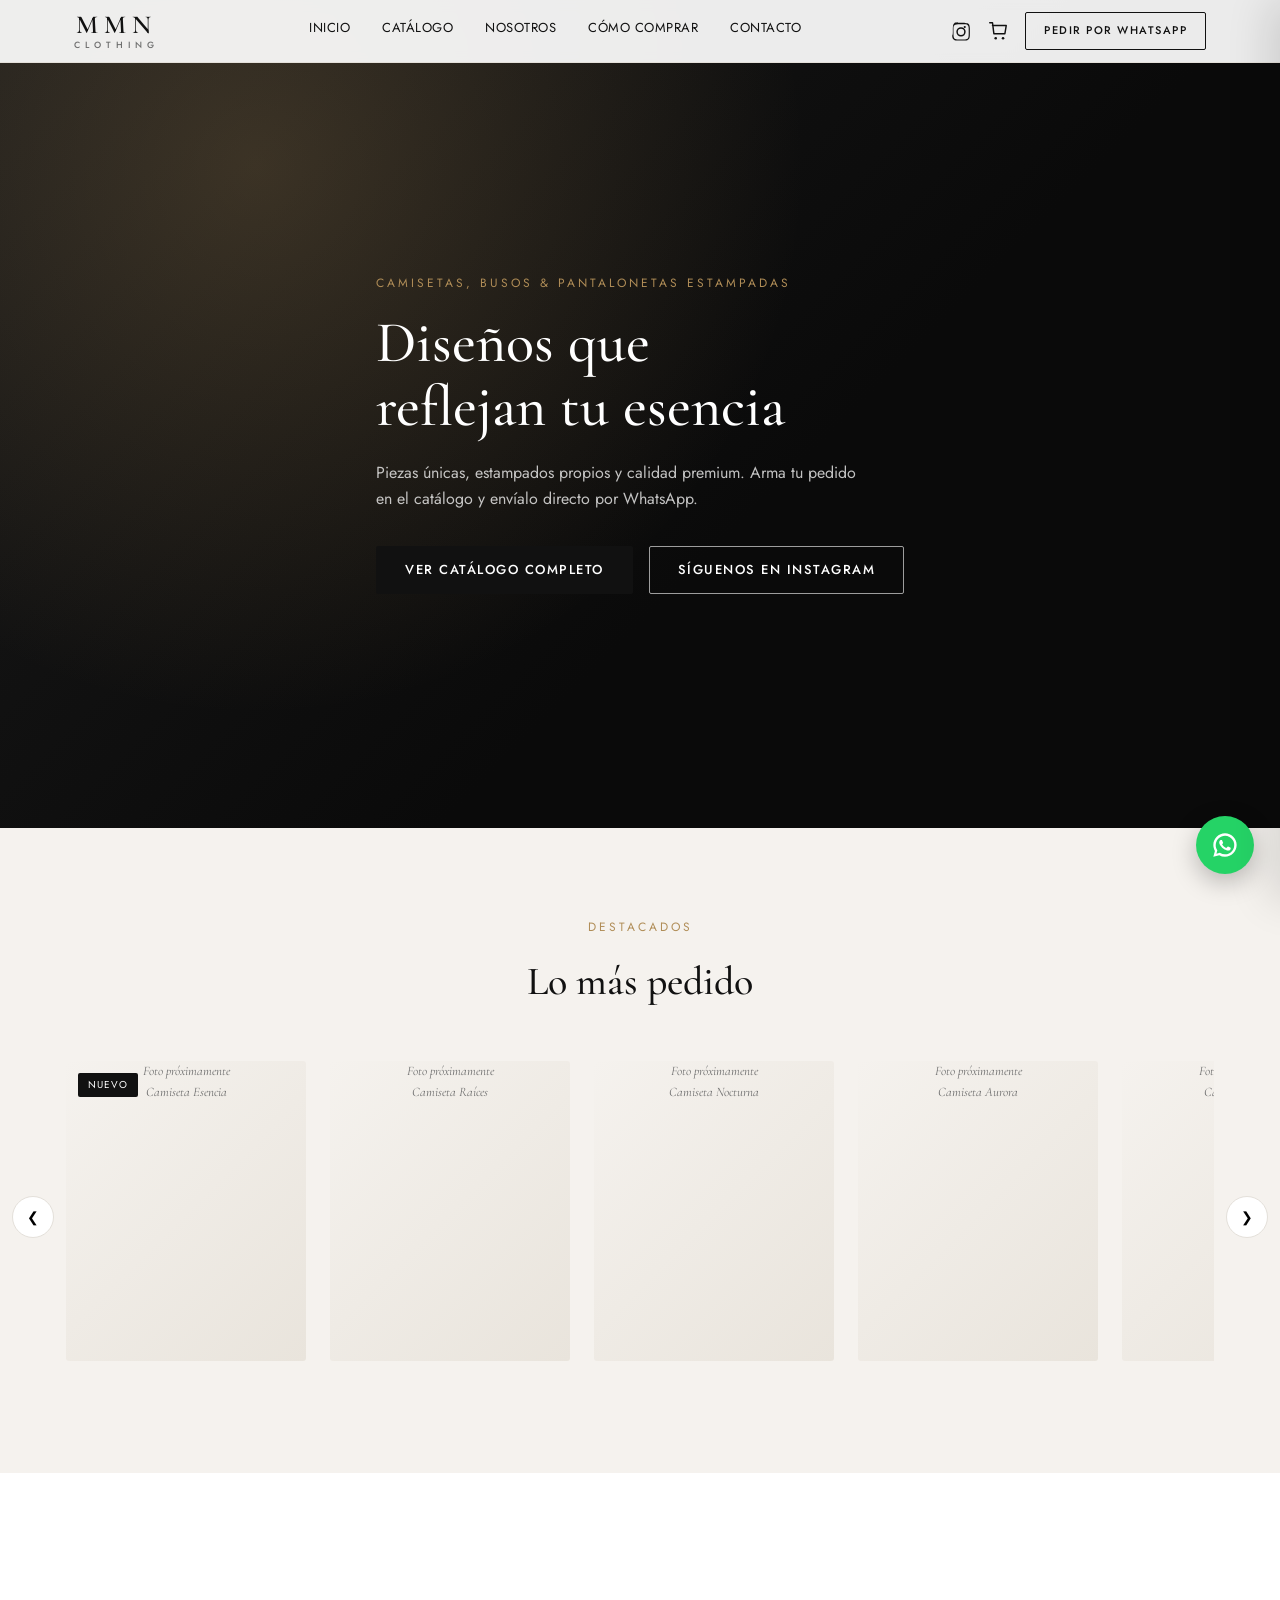
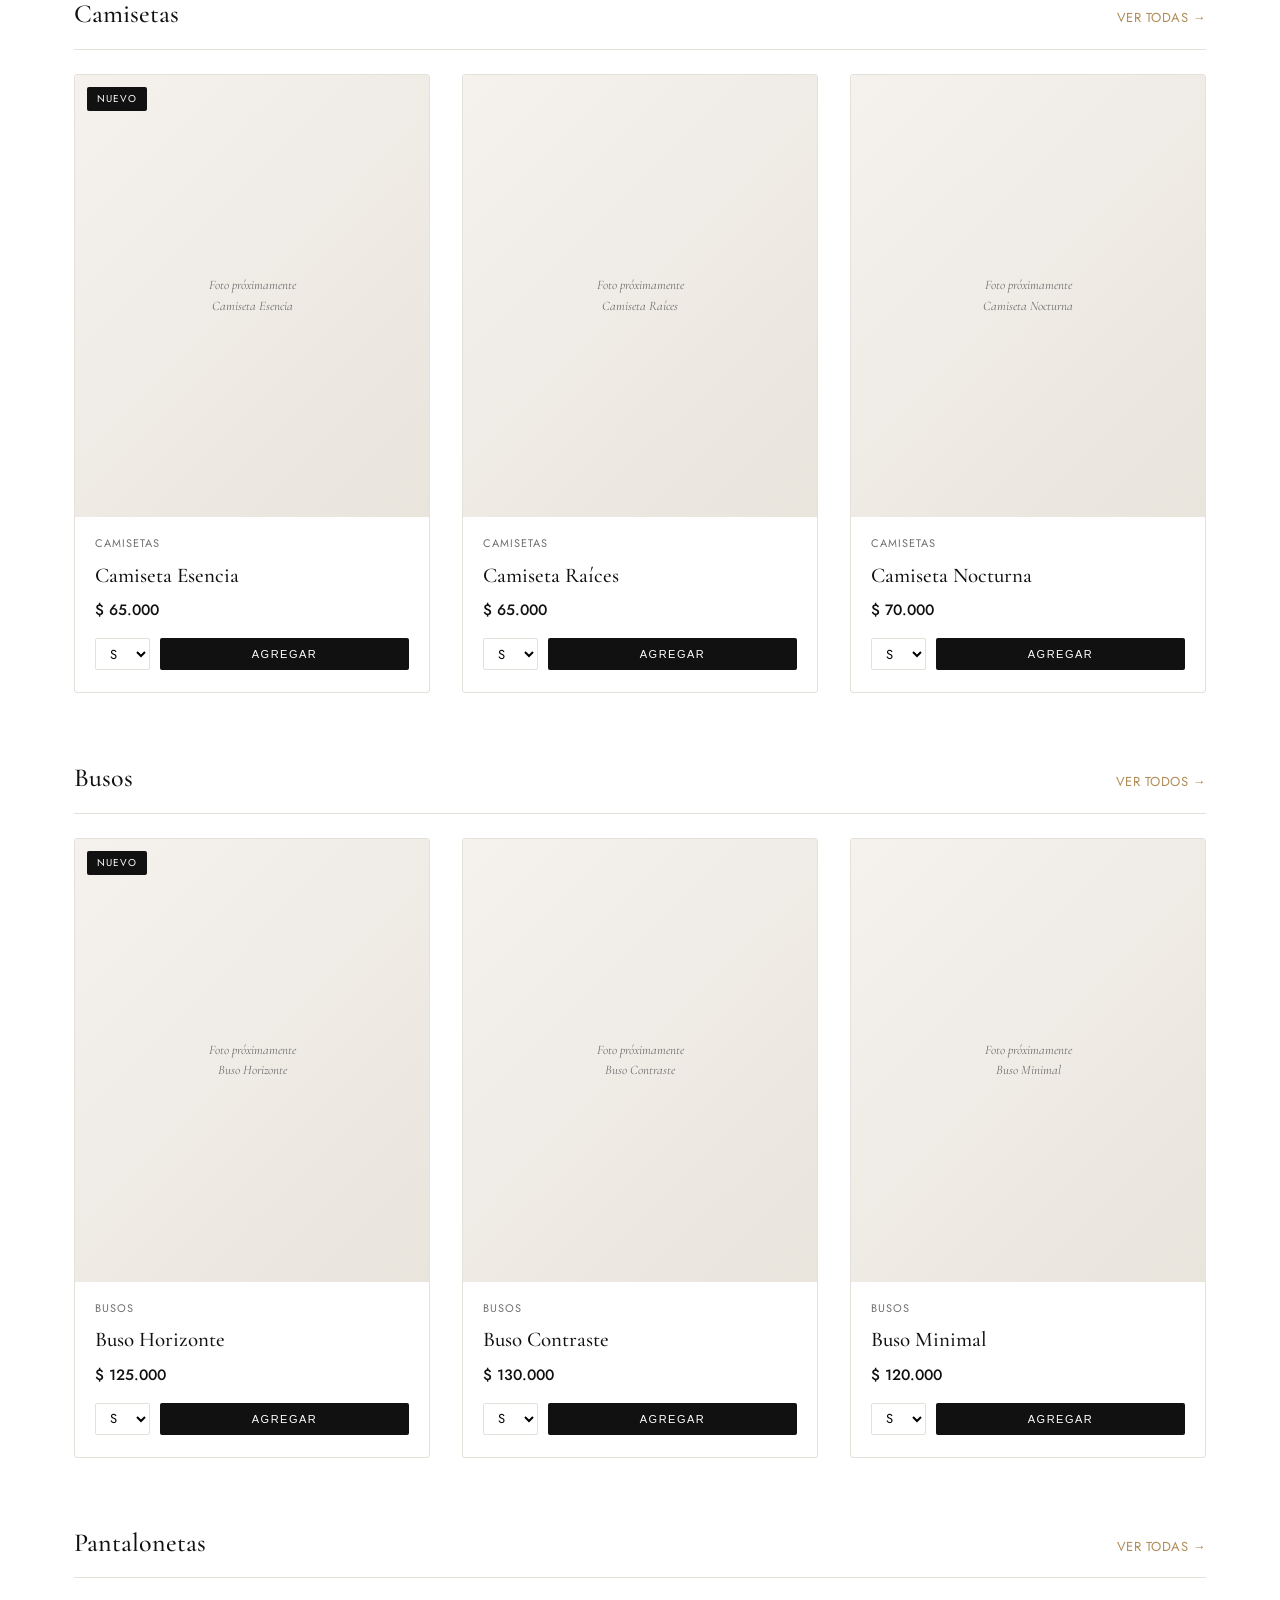
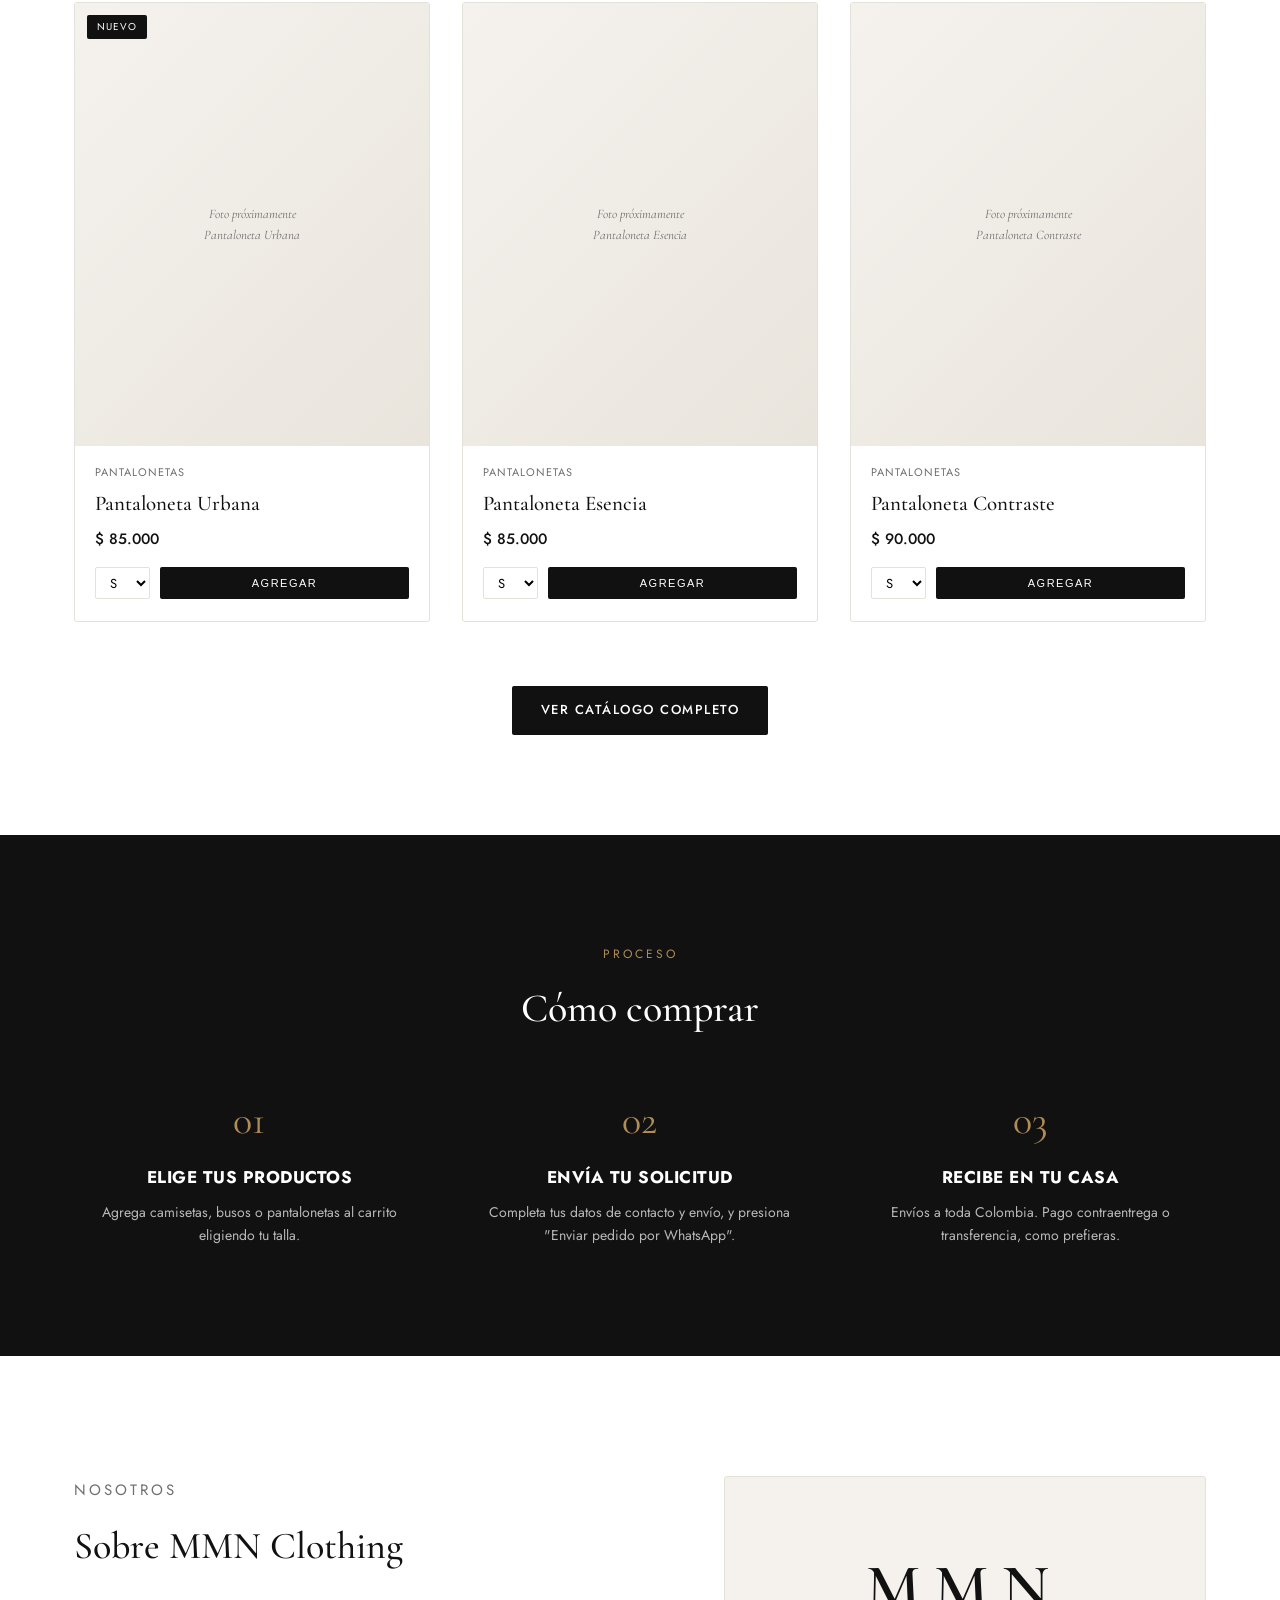
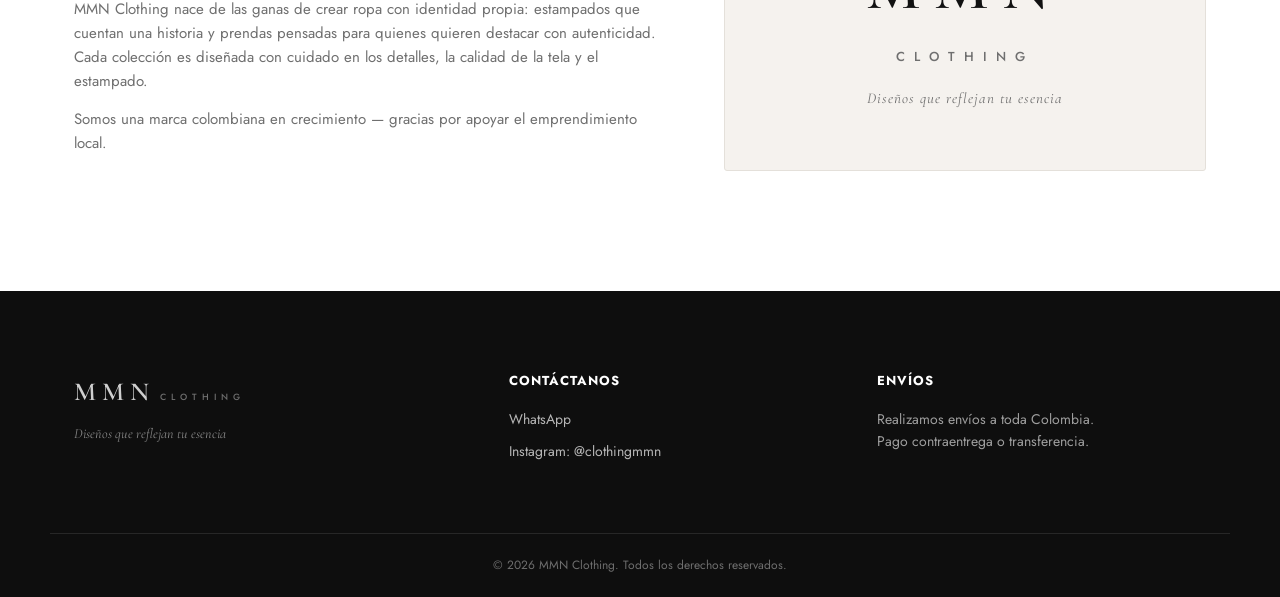
==== index.html @ 95ad1051 "Initial commit: MMN Clothing landing page Landing page with product slider, category previews, full " ====
<!DOCTYPE html>
<html lang="es">
<head>
<meta charset="UTF-8">
<meta name="viewport" content="width=device-width, initial-scale=1.0">
<title>MMN Clothing — Diseños que reflejan tu esencia</title>
<meta name="description" content="MMN Clothing: camisetas, busos y pantalonetas estampadas con diseños únicos. Arma tu pedido y compra por WhatsApp.">
<link rel="preconnect" href="https://fonts.googleapis.com">
<link rel="preconnect" href="https://fonts.gstatic.com" crossorigin>
<link href="https://fonts.googleapis.com/css2?family=Cormorant+Garamond:wght@400;500;600&family=Jost:wght@300;400;500;600&display=swap" rel="stylesheet">
<link rel="stylesheet" href="css/styles.css">
</head>
<body>

<!-- HEADER -->
<header class="header" id="header">
  <div class="container header__inner">
    <a href="index.html" class="logo">
      <span class="logo__main">MMN</span>
      <span class="logo__sub">CLOTHING</span>
    </a>

    <nav class="nav" id="nav">
      <a href="index.html" class="nav__link">Inicio</a>
      <a href="catalogo.html" class="nav__link">Catálogo</a>
      <a href="#nosotros" class="nav__link">Nosotros</a>
      <a href="#como-comprar" class="nav__link">Cómo comprar</a>
      <a href="#contacto" class="nav__link">Contacto</a>
    </nav>

    <div class="header__actions">
      <a href="https://www.instagram.com/clothingmmn" target="_blank" rel="noopener" class="icon-link" aria-label="Instagram MMN Clothing">
        <svg width="20" height="20" viewBox="0 0 24 24" fill="none"><path d="M12 2.2c3.2 0 3.6 0 4.9.07 1.2.06 2.2.27 2.7.46.6.24 1.06.53 1.53 1 .46.47.75.93.99 1.53.2.5.4 1.5.46 2.7.07 1.3.07 1.7.07 4.9s0 3.6-.07 4.9c-.06 1.2-.27 2.2-.46 2.7-.24.6-.53 1.06-1 1.53-.47.46-.93.75-1.53.99-.5.2-1.5.4-2.7.46-1.3.07-1.7.07-4.9.07s-3.6 0-4.9-.07c-1.2-.06-2.2-.27-2.7-.46a4.6 4.6 0 0 1-1.53-1 4.6 4.6 0 0 1-.99-1.53c-.2-.5-.4-1.5-.46-2.7C2.2 15.6 2.2 15.2 2.2 12s0-3.6.07-4.9c.06-1.2.27-2.2.46-2.7.24-.6.53-1.06 1-1.53.47-.46.93-.75 1.53-.99.5-.2 1.5-.4 2.7-.46C8.4 2.2 8.8 2.2 12 2.2Zm0 1.8c-3.15 0-3.52 0-4.76.07-1.02.05-1.58.22-1.95.36-.49.19-.84.42-1.2.78-.36.36-.59.71-.78 1.2-.14.37-.31.93-.36 1.95C3.01 9.48 3 9.85 3 13s0 3.52.07 4.76c.05 1.02.22 1.58.36 1.95.19.49.42.84.78 1.2.36.36.71.59 1.2.78.37.14.93.31 1.95.36 1.24.06 1.61.07 4.76.07s3.52 0 4.76-.07c1.02-.05 1.58-.22 1.95-.36.49-.19.84-.42 1.2-.78.36-.36.59-.71.78-1.2.14-.37.31-.93.36-1.95.06-1.24.07-1.61.07-4.76s0-3.52-.07-4.76c-.05-1.02-.22-1.58-.36-1.95a3.2 3.2 0 0 0-.78-1.2 3.2 3.2 0 0 0-1.2-.78c-.37-.14-.93-.31-1.95-.36C15.52 4 15.15 4 12 4Zm0 3.4A5.6 5.6 0 1 1 12 18.6 5.6 5.6 0 0 1 12 7.4Zm0 1.8a3.8 3.8 0 1 0 0 7.6 3.8 3.8 0 0 0 0-7.6Zm5.8-1.99a1.3 1.3 0 1 1-2.6 0 1.3 1.3 0 0 1 2.6 0Z" fill="currentColor"/></svg>
      </a>
      <button class="icon-link cart-toggle" id="cartToggle" aria-label="Ver carrito">
        <svg width="22" height="22" viewBox="0 0 24 24" fill="none"><path d="M6 6h15l-1.5 9h-12L6 3H3" stroke="currentColor" stroke-width="1.6" stroke-linecap="round" stroke-linejoin="round"/><circle cx="9.5" cy="20" r="1.4" fill="currentColor"/><circle cx="17.5" cy="20" r="1.4" fill="currentColor"/></svg>
        <span class="cart-badge" id="cartBadge">0</span>
      </button>
      <a href="#" class="btn btn--outline btn--sm whatsapp-cta" data-whatsapp-message="Hola MMN Clothing, quiero hacer un pedido ✨">
        Pedir por WhatsApp
      </a>
      <button class="nav__toggle" id="navToggle" aria-label="Abrir menú">
        <span></span><span></span><span></span>
      </button>
    </div>
  </div>
</header>

<!-- HERO -->
<section class="hero" id="inicio">
  <div class="hero__bg"></div>
  <div class="container hero__content">
    <p class="hero__eyebrow">Camisetas, busos &amp; pantalonetas estampadas</p>
    <h1 class="hero__title">Diseños que<br>reflejan tu esencia</h1>
    <p class="hero__text">Piezas únicas, estampados propios y calidad premium.
      Arma tu pedido en el catálogo y envíalo directo por WhatsApp.</p>
    <div class="hero__actions">
      <a href="catalogo.html" class="btn btn--primary">Ver catálogo completo</a>
      <a href="https://www.instagram.com/clothingmmn" target="_blank" rel="noopener" class="btn btn--ghost">Síguenos en Instagram</a>
    </div>
  </div>
</section>

<!-- SLIDER DE DESTACADOS -->
<section class="slider-section">
  <div class="container">
    <div class="section-head">
      <p class="eyebrow">Destacados</p>
      <h2>Lo más pedido</h2>
    </div>
  </div>
  <div class="slider__viewport">
    <button class="slider__arrow slider__arrow--prev" id="sliderPrev" aria-label="Anterior">&#10094;</button>
    <div class="slider__track" id="sliderTrack"></div>
    <button class="slider__arrow slider__arrow--next" id="sliderNext" aria-label="Siguiente">&#10095;</button>
  </div>
</section>

<!-- VISTA PREVIA POR CATEGORÍA -->
<section class="catalog" id="catalogo">
  <div class="container">

    <div class="category-preview">
      <div class="category-preview__head">
        <h3>Camisetas</h3>
        <a href="catalogo.html?cat=camiseta" class="link-arrow">Ver todas &rarr;</a>
      </div>
      <div class="catalog__grid" id="preview-camiseta"></div>
    </div>

    <div class="category-preview">
      <div class="category-preview__head">
        <h3>Busos</h3>
        <a href="catalogo.html?cat=buso" class="link-arrow">Ver todos &rarr;</a>
      </div>
      <div class="catalog__grid" id="preview-buso"></div>
    </div>

    <div class="category-preview">
      <div class="category-preview__head">
        <h3>Pantalonetas</h3>
        <a href="catalogo.html?cat=pantaloneta" class="link-arrow">Ver todas &rarr;</a>
      </div>
      <div class="catalog__grid" id="preview-pantaloneta"></div>
    </div>

    <div class="category-preview__cta">
      <a href="catalogo.html" class="btn btn--primary">Ver catálogo completo</a>
    </div>
  </div>
</section>

<!-- COMO COMPRAR -->
<section class="steps" id="como-comprar">
  <div class="container">
    <div class="section-head section-head--light">
      <p class="eyebrow">Proceso</p>
      <h2>Cómo comprar</h2>
    </div>
    <div class="steps__grid">
      <div class="step">
        <span class="step__number">01</span>
        <h3>Elige tus productos</h3>
        <p>Agrega camisetas, busos o pantalonetas al carrito eligiendo tu talla.</p>
      </div>
      <div class="step">
        <span class="step__number">02</span>
        <h3>Envía tu solicitud</h3>
        <p>Completa tus datos de contacto y envío, y presiona "Enviar pedido por WhatsApp".</p>
      </div>
      <div class="step">
        <span class="step__number">03</span>
        <h3>Recibe en tu casa</h3>
        <p>Envíos a toda Colombia. Pago contraentrega o transferencia, como prefieras.</p>
      </div>
    </div>
  </div>
</section>

<!-- NOSOTROS -->
<section class="about" id="nosotros">
  <div class="container about__inner">
    <div class="about__text">
      <p class="eyebrow">Nosotros</p>
      <h2>Sobre MMN Clothing</h2>
      <p>MMN Clothing nace de las ganas de crear ropa con identidad propia: estampados
        que cuentan una historia y prendas pensadas para quienes quieren destacar con
        autenticidad. Cada colección es diseñada con cuidado en los detalles, la calidad
        de la tela y el estampado.</p>
      <p>Somos una marca colombiana en crecimiento — gracias por apoyar el emprendimiento local.</p>
    </div>
    <div class="about__logo">
      <span class="logo__main logo__main--xl">MMN</span>
      <span class="logo__sub logo__sub--lg">CLOTHING</span>
      <span class="logo__tagline">Diseños que reflejan tu esencia</span>
    </div>
  </div>
</section>

<!-- CONTACTO / FOOTER -->
<footer class="footer" id="contacto">
  <div class="container footer__inner">
    <div class="footer__brand">
      <span class="logo__main">MMN</span>
      <span class="logo__sub">CLOTHING</span>
      <p>Diseños que reflejan tu esencia</p>
    </div>

    <div class="footer__contact">
      <h4>Contáctanos</h4>
      <a href="#" class="footer__link whatsapp-cta" data-whatsapp-message="Hola MMN Clothing, tengo una pregunta">WhatsApp</a>
      <a href="https://www.instagram.com/clothingmmn" target="_blank" rel="noopener" class="footer__link">Instagram: @clothingmmn</a>
    </div>

    <div class="footer__note">
      <h4>Envíos</h4>
      <p>Realizamos envíos a toda Colombia.<br>Pago contraentrega o transferencia.</p>
    </div>
  </div>
  <div class="footer__bottom">
    <p>&copy; <span id="year"></span> MMN Clothing. Todos los derechos reservados.</p>
  </div>
</footer>

<!-- Botón flotante de WhatsApp -->
<a href="#" class="whatsapp-float whatsapp-cta" data-whatsapp-message="Hola MMN Clothing, quiero hacer un pedido ✨" aria-label="Escribir por WhatsApp">
  <svg width="28" height="28" viewBox="0 0 24 24" fill="none"><path d="M12 2C6.48 2 2 6.48 2 12c0 1.85.5 3.58 1.35 5.07L2 22l5.06-1.32A9.94 9.94 0 0 0 12 22c5.52 0 10-4.48 10-10S17.52 2 12 2Zm0 18a7.9 7.9 0 0 1-4.06-1.12l-.29-.17-3.01.78.8-2.93-.19-.3A7.93 7.93 0 1 1 12 20Zm4.4-5.9c-.24-.12-1.43-.7-1.65-.79-.22-.08-.38-.12-.55.12-.16.24-.63.79-.77.95-.14.16-.28.18-.52.06-.24-.12-1.02-.38-1.94-1.2-.72-.64-1.2-1.43-1.34-1.67-.14-.24-.02-.37.11-.49.11-.11.24-.28.36-.42.12-.14.16-.24.24-.4.08-.16.04-.3-.02-.42-.06-.12-.55-1.32-.75-1.8-.2-.48-.4-.42-.55-.42h-.47c-.16 0-.42.06-.64.3-.22.24-.85.83-.85 2.02s.87 2.35.99 2.51c.12.16 1.71 2.62 4.15 3.67.58.25 1.03.4 1.38.51.58.18 1.11.16 1.53.1.47-.07 1.43-.58 1.63-1.15.2-.57.2-1.05.14-1.15-.06-.1-.22-.16-.46-.28Z" fill="currentColor"/></svg>
</a>

<!-- CARRITO -->
<div class="cart-overlay" id="cartOverlay"></div>
<aside class="cart-drawer" id="cartDrawer">
  <div class="cart-drawer__header">
    <h3>Tu carrito</h3>
    <button id="cartClose" class="cart-drawer__close" aria-label="Cerrar carrito">&times;</button>
  </div>
  <div class="cart-drawer__items" id="cartItems"></div>
  <div class="cart-drawer__footer">
    <div class="cart-drawer__total">
      <span>Total</span>
      <span id="cartTotal">$0</span>
    </div>
    <button class="btn btn--primary cart-drawer__checkout" id="cartCheckoutBtn">Enviar solicitud</button>
  </div>
</aside>

<!-- FORMULARIO DE PEDIDO -->
<div class="checkout-overlay" id="checkoutOverlay"></div>
<div class="checkout-modal" id="checkoutModal">
  <div class="checkout-modal__inner">
    <button id="checkoutClose" class="checkout-modal__close" aria-label="Cerrar formulario">&times;</button>
    <h3>Completa tus datos</h3>
    <p class="checkout-modal__text">Enviaremos tu pedido completo por WhatsApp, con todos los productos, tallas y tus datos de envío.</p>
    <form id="checkoutForm" class="checkout-form">
      <label>Nombre completo<input type="text" name="nombre" required></label>
      <label>Teléfono<input type="tel" name="telefono" required></label>
      <label>Ciudad<input type="text" name="ciudad" required></label>
      <label>Dirección de envío<input type="text" name="direccion" required></label>
      <label>Notas (opcional)<textarea name="notas" rows="2" placeholder="Color preferido, referencia de envío, etc."></textarea></label>
      <button type="submit" class="btn btn--primary">Enviar pedido por WhatsApp</button>
    </form>
  </div>
</div>

<script src="js/products.js"></script>
<script src="js/cart.js"></script>
<script src="js/main.js"></script>
</body>
</html>
---- css/styles.css ----
:root {
  --black: #111111;
  --white: #ffffff;
  --cream: #f5f2ee;
  --gray: #6f6f6f;
  --line: #e4e0da;
  --accent: #b08d57;
  --serif: 'Cormorant Garamond', serif;
  --sans: 'Jost', sans-serif;
}

* { margin: 0; padding: 0; box-sizing: border-box; }

html { scroll-behavior: smooth; }

body {
  font-family: var(--sans);
  color: var(--black);
  background: var(--white);
  line-height: 1.6;
}

.container {
  max-width: 1180px;
  margin: 0 auto;
  padding: 0 24px;
}

a { text-decoration: none; color: inherit; }
ul { list-style: none; }
img { max-width: 100%; display: block; }

/* Logo */
.logo { display: flex; flex-direction: column; align-items: center; line-height: 1; }
.logo__main {
  font-family: var(--serif);
  font-size: 26px;
  font-weight: 600;
  letter-spacing: 6px;
}
.logo__sub {
  font-family: var(--sans);
  font-size: 9px;
  font-weight: 500;
  letter-spacing: 5px;
  color: var(--gray);
  margin-top: 2px;
}
.logo__main--xl { font-size: 64px; letter-spacing: 14px; }
.logo__sub--lg { font-size: 13px; letter-spacing: 9px; margin-top: 8px; }
.logo__tagline {
  display: block;
  font-family: var(--serif);
  font-style: italic;
  font-size: 15px;
  color: var(--gray);
  margin-top: 18px;
  letter-spacing: 1px;
}

/* Buttons */
.btn {
  display: inline-block;
  padding: 13px 28px;
  font-size: 13px;
  letter-spacing: 1.5px;
  text-transform: uppercase;
  font-weight: 500;
  border: 1px solid transparent;
  border-radius: 2px;
  cursor: pointer;
  transition: all .25s ease;
  white-space: nowrap;
}
.btn--primary { background: var(--black); color: var(--white); }
.btn--primary:hover { background: var(--accent); }
.btn--outline { border-color: var(--black); color: var(--black); }
.btn--outline:hover { background: var(--black); color: var(--white); }
.btn--ghost { border-color: rgba(255,255,255,.6); color: var(--white); }
.btn--ghost:hover { background: var(--white); color: var(--black); }
.btn--sm { padding: 9px 18px; font-size: 11px; }

/* Header */
.header {
  position: fixed;
  top: 0; left: 0; right: 0;
  z-index: 100;
  background: rgba(255,255,255,.92);
  backdrop-filter: blur(6px);
  border-bottom: 1px solid var(--line);
}
.header__inner {
  display: flex;
  align-items: center;
  justify-content: space-between;
  padding-top: 12px;
  padding-bottom: 12px;
}
.nav { display: flex; gap: 32px; }
.nav__link {
  font-size: 13px;
  letter-spacing: .5px;
  text-transform: uppercase;
  position: relative;
  padding-bottom: 4px;
}
.nav__link::after {
  content: '';
  position: absolute;
  left: 0; bottom: 0;
  width: 0; height: 1px;
  background: var(--black);
  transition: width .25s ease;
}
.nav__link:hover::after { width: 100%; }

.header__actions { display: flex; align-items: center; gap: 16px; }
.icon-link { color: var(--black); display: flex; position: relative; background: none; border: none; cursor: pointer; padding: 0; }
.nav__link.is-active { font-weight: 600; }
.nav__link.is-active::after { content: ''; position: absolute; left: 0; bottom: 0; width: 100%; height: 1px; background: var(--black); }

.cart-toggle { }
.cart-badge {
  position: absolute;
  top: -8px; right: -10px;
  background: var(--accent);
  color: var(--white);
  font-size: 10px;
  font-weight: 600;
  width: 18px; height: 18px;
  border-radius: 50%;
  display: flex;
  align-items: center;
  justify-content: center;
}
.nav__toggle {
  display: none;
  flex-direction: column;
  gap: 5px;
  background: none;
  border: none;
  cursor: pointer;
  padding: 4px;
}
.nav__toggle span { width: 22px; height: 1.5px; background: var(--black); }

/* Hero */
.hero {
  position: relative;
  min-height: 92vh;
  display: flex;
  align-items: center;
  color: var(--white);
  overflow: hidden;
}
.hero__bg {
  position: absolute;
  inset: 0;
  background:
    radial-gradient(circle at 20% 20%, rgba(176,141,87,.25), transparent 45%),
    linear-gradient(135deg, #1a1a1a 0%, #0a0a0a 60%);
  z-index: -1;
}
.hero__content { padding-top: 120px; padding-bottom: 80px; max-width: 640px; }
.hero__eyebrow {
  text-transform: uppercase;
  letter-spacing: 3px;
  font-size: 12px;
  color: var(--accent);
  margin-bottom: 18px;
}
.hero__title {
  font-family: var(--serif);
  font-size: 58px;
  font-weight: 500;
  line-height: 1.1;
  margin-bottom: 22px;
}
.hero__text { font-size: 16px; color: rgba(255,255,255,.75); margin-bottom: 34px; max-width: 480px; }
.hero__actions { display: flex; gap: 16px; flex-wrap: wrap; }

/* Section head */
.section-head { text-align: center; max-width: 560px; margin: 0 auto 48px; }
.eyebrow {
  text-transform: uppercase;
  letter-spacing: 3px;
  font-size: 12px;
  color: var(--accent);
  margin-bottom: 12px;
}
.section-head h2 {
  font-family: var(--serif);
  font-size: 40px;
  font-weight: 500;
}
.section-head__text { color: var(--gray); font-size: 14px; margin-top: 12px; }
.section-head--light .eyebrow { color: var(--accent); }
.section-head--light h2 { color: var(--white); }

/* Catalog */
.catalog { padding: 120px 0 100px; }
.catalog__filters {
  display: flex;
  justify-content: center;
  gap: 12px;
  margin-bottom: 44px;
  flex-wrap: wrap;
}
.filter-btn {
  background: none;
  border: 1px solid var(--line);
  padding: 9px 22px;
  font-size: 12px;
  letter-spacing: 1px;
  text-transform: uppercase;
  cursor: pointer;
  border-radius: 2px;
  transition: all .2s ease;
}
.filter-btn:hover { border-color: var(--black); }
.filter-btn.is-active { background: var(--black); color: var(--white); border-color: var(--black); }

.catalog__grid {
  display: grid;
  grid-template-columns: repeat(3, 1fr);
  gap: 32px;
}
.product-card {
  border: 1px solid var(--line);
  border-radius: 3px;
  overflow: hidden;
  transition: box-shadow .25s ease, transform .25s ease;
  background: var(--white);
  display: flex;
  flex-direction: column;
}
.product-card:hover { transform: translateY(-4px); box-shadow: 0 18px 40px rgba(0,0,0,.08); }
.product-card.is-highlighted {
  outline: 2px solid var(--accent);
  outline-offset: 2px;
  box-shadow: 0 18px 40px rgba(176,141,87,.3);
}
.product-card__img {
  aspect-ratio: 4/5;
  background: linear-gradient(135deg, var(--cream), #e9e4dc);
  display: flex;
  align-items: center;
  justify-content: center;
  position: relative;
}
.product-card__img img { width: 100%; height: 100%; object-fit: cover; }
.product-card__placeholder {
  font-family: var(--serif);
  font-style: italic;
  font-size: 13px;
  color: var(--gray);
  text-align: center;
  padding: 0 20px;
}
.product-card__tag {
  position: absolute;
  top: 12px; left: 12px;
  background: var(--black);
  color: var(--white);
  font-size: 10px;
  letter-spacing: 1px;
  text-transform: uppercase;
  padding: 4px 10px;
  border-radius: 2px;
}
.product-card__body { padding: 18px 20px 22px; display: flex; flex-direction: column; gap: 6px; flex: 1; }
.product-card__cat { font-size: 11px; letter-spacing: 1px; text-transform: uppercase; color: var(--gray); }
.product-card__name { font-family: var(--serif); font-size: 21px; font-weight: 500; }
.product-card__price { font-size: 15px; font-weight: 500; margin-bottom: 10px; }
.product-card .btn { margin-top: auto; text-align: center; }
.product-card__row { display: flex; gap: 10px; margin-top: auto; }
.product-card__talla {
  border: 1px solid var(--line);
  border-radius: 2px;
  padding: 0 10px;
  font-family: var(--sans);
  font-size: 13px;
  background: var(--white);
}
.product-card__add { flex: 1; }

/* Vista previa por categoría (home) */
.category-preview { margin-bottom: 64px; }
.category-preview__head {
  display: flex;
  align-items: baseline;
  justify-content: space-between;
  margin-bottom: 24px;
  border-bottom: 1px solid var(--line);
  padding-bottom: 14px;
}
.category-preview__head h3 { font-family: var(--serif); font-size: 26px; font-weight: 500; }
.link-arrow { font-size: 13px; letter-spacing: .5px; text-transform: uppercase; color: var(--accent); }
.category-preview__cta { text-align: center; margin-top: 20px; }

/* Slider de destacados */
.slider-section { padding: 90px 0 100px; background: var(--cream); }
.slider__viewport { position: relative; display: flex; align-items: center; }
.slider__track {
  display: flex;
  gap: 24px;
  overflow-x: auto;
  scroll-snap-type: x mandatory;
  padding: 0 24px 12px;
  flex: 1;
  scrollbar-width: none;
}
.slider__track::-webkit-scrollbar { display: none; }

.slide-card {
  display: block;
  min-width: 240px;
  max-width: 240px;
  flex: 0 0 auto;
  scroll-snap-align: start;
  border-radius: 3px;
  overflow: hidden;
  position: relative;
}
.slide-card__img {
  aspect-ratio: 4/5;
  background: linear-gradient(135deg, var(--cream), #e9e4dc);
  position: relative;
  overflow: hidden;
}
.slide-card__img img { width: 100%; height: 100%; object-fit: cover; transition: transform .5s ease; }
.slide-card:hover .slide-card__img img { transform: scale(1.07); }
.slide-card__img .product-card__placeholder { transition: transform .5s ease; }
.slide-card:hover .slide-card__img .product-card__placeholder { transform: scale(1.07); }
.slide-card__overlay {
  position: absolute;
  inset: auto 0 0 0;
  padding: 16px 14px;
  background: linear-gradient(to top, rgba(0,0,0,.7), transparent);
  color: var(--white);
  font-family: var(--serif);
  font-size: 15px;
  opacity: 0;
  transform: translateY(8px);
  transition: opacity .25s ease, transform .25s ease;
}
.slide-card:hover .slide-card__overlay { opacity: 1; transform: translateY(0); }

.slider__arrow {
  flex: 0 0 auto;
  width: 42px; height: 42px;
  border-radius: 50%;
  border: 1px solid var(--line);
  background: var(--white);
  cursor: pointer;
  font-size: 14px;
  margin: 0 12px;
  transition: background .2s ease, color .2s ease;
}
.slider__arrow:hover { background: var(--black); color: var(--white); }

/* Página de catálogo */
.page-header { padding: 150px 0 50px; text-align: center; }
.page-header h1 { font-family: var(--serif); font-size: 42px; font-weight: 500; margin: 10px 0 14px; }
.page-header__text { color: var(--gray); font-size: 14px; max-width: 560px; margin: 0 auto; }
.catalog--page { padding-top: 40px; }

/* Carrito lateral */
.cart-overlay, .checkout-overlay {
  position: fixed; inset: 0;
  background: rgba(0,0,0,.4);
  z-index: 300;
  opacity: 0; visibility: hidden;
  transition: opacity .25s ease;
}
.cart-overlay.is-open, .checkout-overlay.is-open { opacity: 1; visibility: visible; }

.cart-drawer {
  position: fixed;
  top: 0; right: 0;
  width: 400px; max-width: 92vw;
  height: 100vh;
  background: var(--white);
  z-index: 301;
  display: flex;
  flex-direction: column;
  transform: translateX(100%);
  transition: transform .3s ease;
  box-shadow: -12px 0 40px rgba(0,0,0,.12);
}
.cart-drawer.is-open { transform: translateX(0); }
.cart-drawer__header {
  display: flex;
  justify-content: space-between;
  align-items: center;
  padding: 22px 24px;
  border-bottom: 1px solid var(--line);
}
.cart-drawer__header h3 { font-family: var(--serif); font-size: 22px; font-weight: 500; }
.cart-drawer__close, .checkout-modal__close {
  background: none; border: none; font-size: 26px; line-height: 1; cursor: pointer; color: var(--gray);
}
.cart-drawer__items { flex: 1; overflow-y: auto; padding: 12px 24px; }
.cart-empty { color: var(--gray); font-size: 14px; padding: 40px 0; text-align: center; }

.cart-item {
  display: flex;
  justify-content: space-between;
  gap: 12px;
  padding: 16px 0;
  border-bottom: 1px solid var(--line);
}
.cart-item__info { display: flex; flex-direction: column; gap: 3px; }
.cart-item__name { font-family: var(--serif); font-size: 17px; font-weight: 500; }
.cart-item__meta { font-size: 12px; color: var(--gray); }
.cart-item__price { font-size: 13px; }
.cart-item__actions { display: flex; flex-direction: column; align-items: flex-end; gap: 8px; }
.cart-item__qty {
  display: flex; align-items: center; gap: 10px;
  border: 1px solid var(--line);
  border-radius: 2px;
  padding: 2px 10px;
}
.cart-item__qty button { background: none; border: none; cursor: pointer; font-size: 15px; }
.cart-item__remove { background: none; border: none; color: var(--gray); font-size: 11px; text-decoration: underline; cursor: pointer; }

.cart-drawer__footer { padding: 20px 24px 26px; border-top: 1px solid var(--line); }
.cart-drawer__total { display: flex; justify-content: space-between; font-size: 16px; font-weight: 600; margin-bottom: 16px; }
.cart-drawer__checkout { width: 100%; }
.cart-drawer__checkout:disabled { opacity: .4; cursor: not-allowed; }

/* Formulario de pedido */
.checkout-modal {
  position: fixed;
  top: 50%; left: 50%;
  transform: translate(-50%, -46%);
  width: 460px; max-width: 92vw;
  max-height: 88vh;
  overflow-y: auto;
  background: var(--white);
  border-radius: 4px;
  z-index: 302;
  opacity: 0; visibility: hidden;
  transition: opacity .25s ease, transform .25s ease;
}
.checkout-modal.is-open { opacity: 1; visibility: visible; transform: translate(-50%, -50%); }
.checkout-modal__inner { padding: 36px 32px; position: relative; }
.checkout-modal__close { position: absolute; top: 18px; right: 20px; }
.checkout-modal h3 { font-family: var(--serif); font-size: 26px; font-weight: 500; margin-bottom: 8px; }
.checkout-modal__text { color: var(--gray); font-size: 13px; margin-bottom: 24px; }
.checkout-form { display: flex; flex-direction: column; gap: 16px; }
.checkout-form label { font-size: 12px; letter-spacing: .5px; text-transform: uppercase; color: var(--gray); display: flex; flex-direction: column; gap: 6px; }
.checkout-form input, .checkout-form textarea {
  font-family: var(--sans);
  font-size: 14px;
  color: var(--black);
  border: 1px solid var(--line);
  border-radius: 2px;
  padding: 11px 12px;
  text-transform: none;
  letter-spacing: normal;
  resize: vertical;
}
.checkout-form input:focus, .checkout-form textarea:focus { outline: none; border-color: var(--black); }
.checkout-form button { margin-top: 6px; }

/* Steps */
.steps { background: var(--black); color: var(--white); padding: 110px 0; }
.steps__grid { display: grid; grid-template-columns: repeat(3, 1fr); gap: 40px; }
.step { text-align: center; padding: 0 12px; }
.step__number { font-family: var(--serif); font-size: 40px; color: var(--accent); display: block; margin-bottom: 12px; }
.step h3 { font-size: 17px; letter-spacing: .5px; margin-bottom: 10px; text-transform: uppercase; }
.step p { color: rgba(255,255,255,.7); font-size: 14px; }

/* About */
.about { padding: 120px 0; }
.about__inner { display: grid; grid-template-columns: 1.1fr .9fr; gap: 60px; align-items: center; }
.about__text h2 { font-family: var(--serif); font-size: 38px; font-weight: 500; margin: 10px 0 20px; }
.about__text p { color: var(--gray); margin-bottom: 14px; font-size: 15px; }
.about__logo {
  display: flex;
  flex-direction: column;
  align-items: center;
  justify-content: center;
  text-align: center;
  border: 1px solid var(--line);
  padding: 60px 20px;
  border-radius: 3px;
  background: var(--cream);
}

/* Footer */
.footer { background: #0e0e0e; color: rgba(255,255,255,.8); padding: 80px 0 0; }
.footer__inner {
  display: grid;
  grid-template-columns: 1.2fr 1fr 1fr;
  gap: 40px;
  padding-bottom: 60px;
  border-bottom: 1px solid rgba(255,255,255,.1);
}
.footer__brand p { margin-top: 10px; font-family: var(--serif); font-style: italic; color: rgba(255,255,255,.5); font-size: 14px; }
.footer h4 { font-size: 13px; letter-spacing: 1px; text-transform: uppercase; margin-bottom: 16px; color: var(--white); }
.footer__link { display: block; margin-bottom: 10px; font-size: 14px; color: rgba(255,255,255,.7); transition: color .2s ease; }
.footer__link:hover { color: var(--accent); }
.footer__note p { font-size: 14px; color: rgba(255,255,255,.6); }
.footer__bottom { text-align: center; padding: 22px 0; font-size: 12px; color: rgba(255,255,255,.4); }

/* Floating WhatsApp button */
.whatsapp-float {
  position: fixed;
  bottom: 26px;
  right: 26px;
  width: 58px;
  height: 58px;
  background: #25D366;
  color: var(--white);
  border-radius: 50%;
  display: flex;
  align-items: center;
  justify-content: center;
  box-shadow: 0 8px 24px rgba(0,0,0,.25);
  z-index: 200;
  transition: transform .2s ease;
}
.whatsapp-float:hover { transform: scale(1.08); }

/* Responsive */
@media (max-width: 900px) {
  .catalog__grid { grid-template-columns: repeat(2, 1fr); }
  .steps__grid { grid-template-columns: 1fr; gap: 50px; }
  .about__inner { grid-template-columns: 1fr; }
  .footer__inner { grid-template-columns: 1fr; gap: 32px; }
  .hero__title { font-size: 44px; }
}

@media (max-width: 720px) {
  .nav {
    position: fixed;
    top: 61px; left: 0; right: 0;
    background: var(--white);
    flex-direction: column;
    padding: 24px;
    gap: 18px;
    border-bottom: 1px solid var(--line);
    transform: translateY(-150%);
    opacity: 0;
    transition: all .3s ease;
  }
  .nav.is-open { transform: translateY(0); opacity: 1; }
  .nav__toggle { display: flex; }
  .header__actions .btn--sm { display: none; }
  .catalog__grid { grid-template-columns: 1fr; }
  .hero__title { font-size: 34px; }
  .section-head h2 { font-size: 30px; }
}
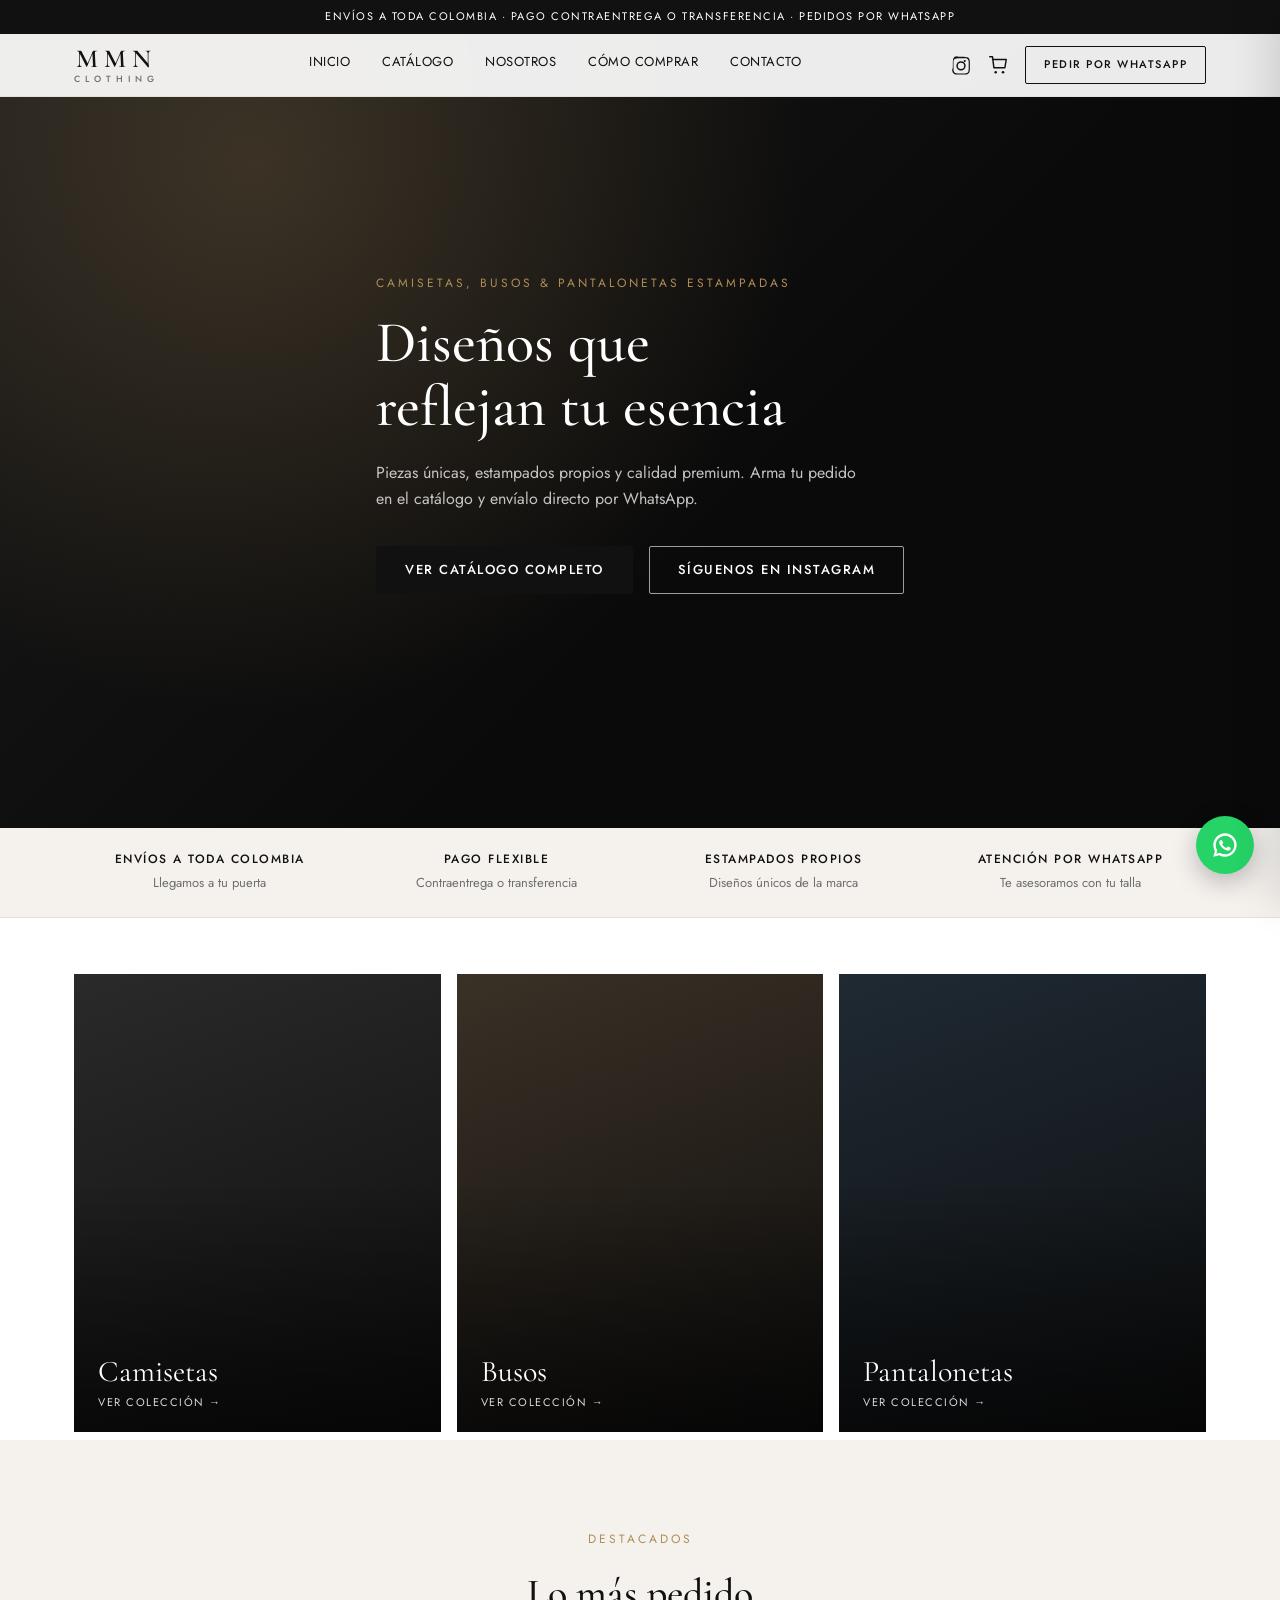
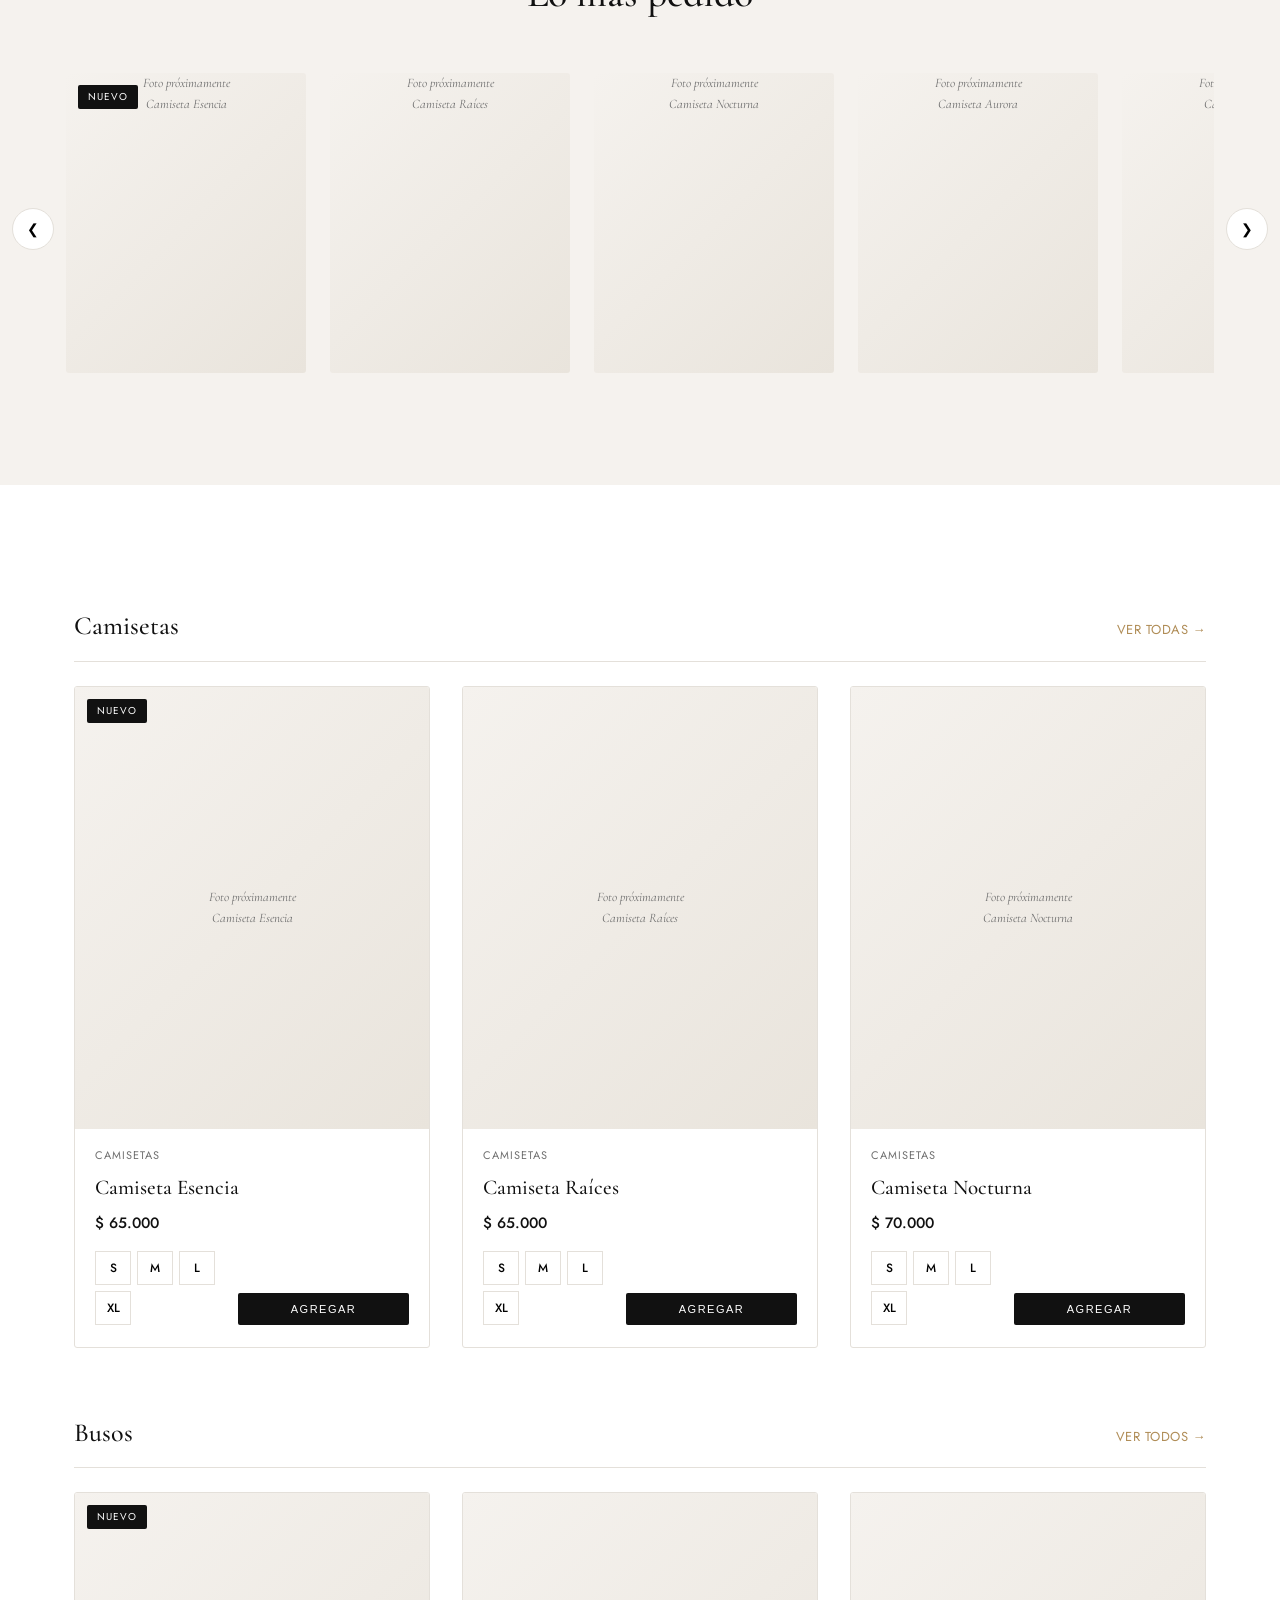
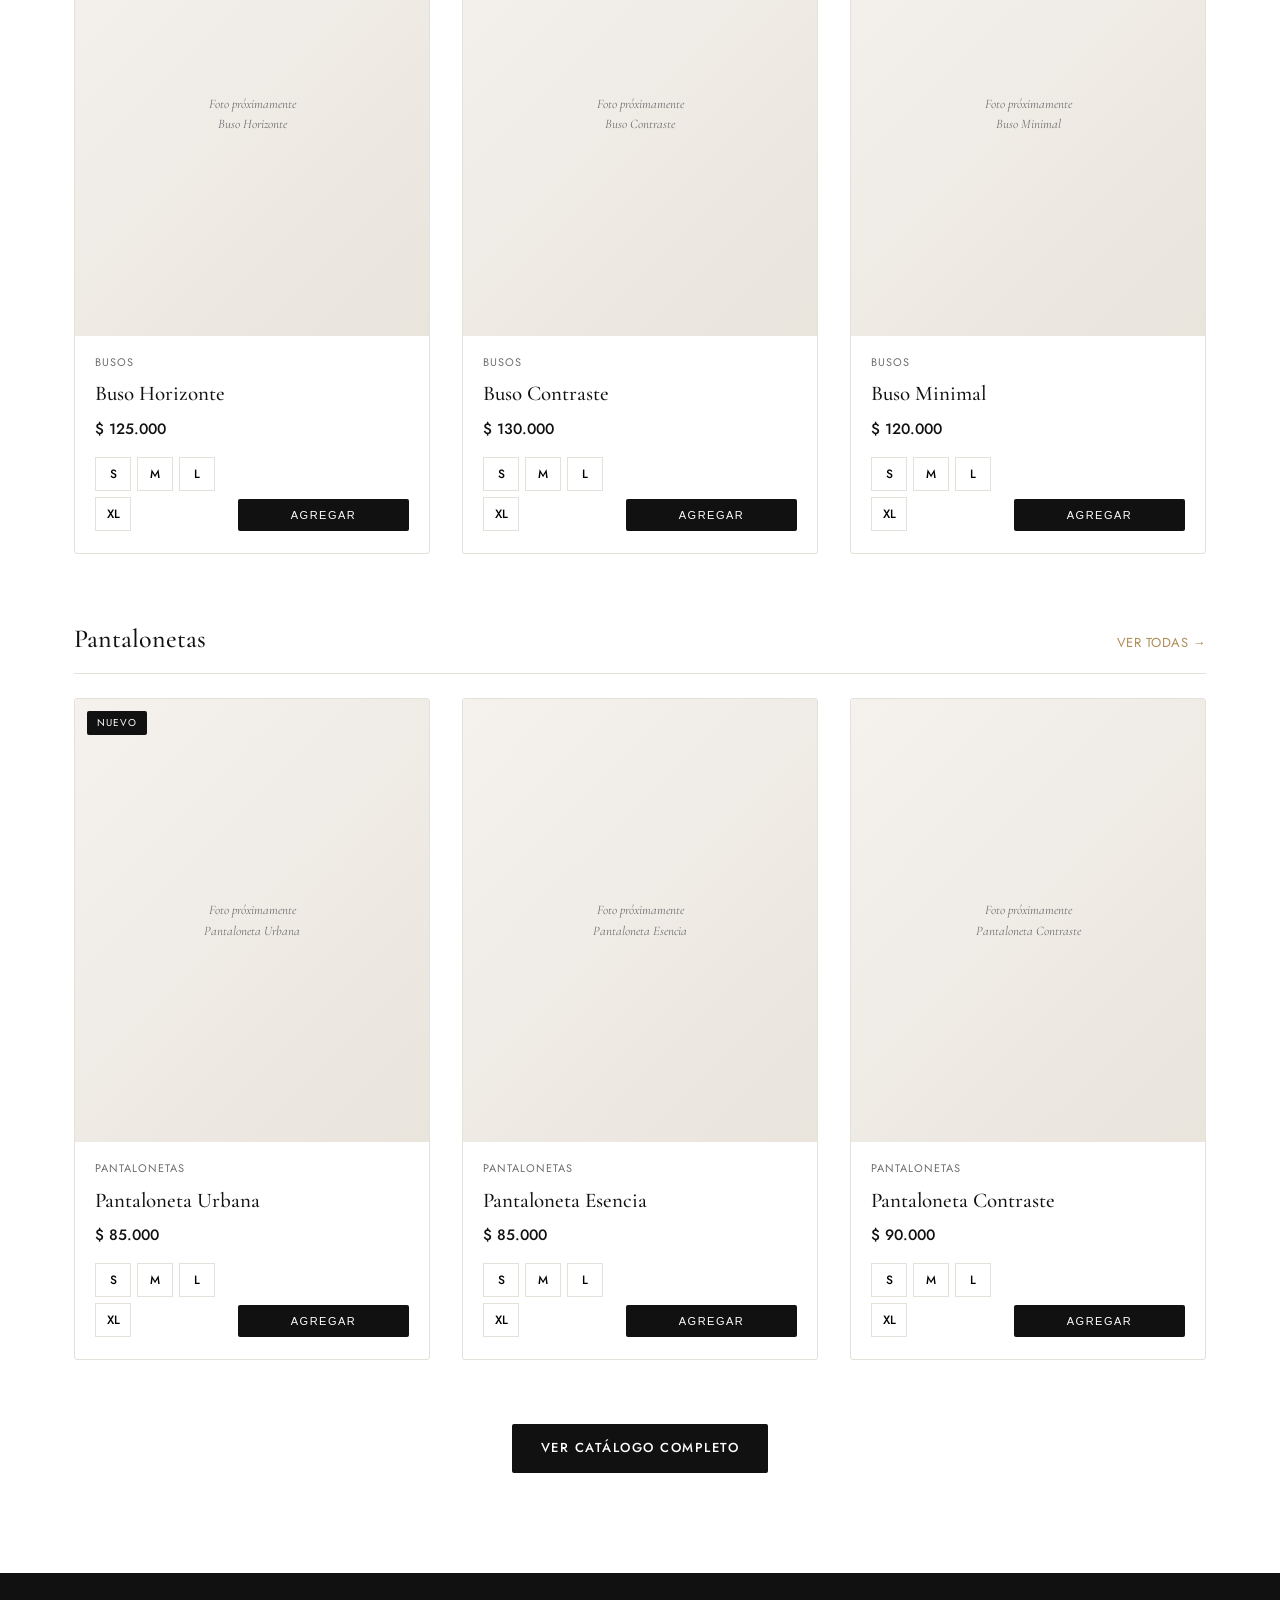
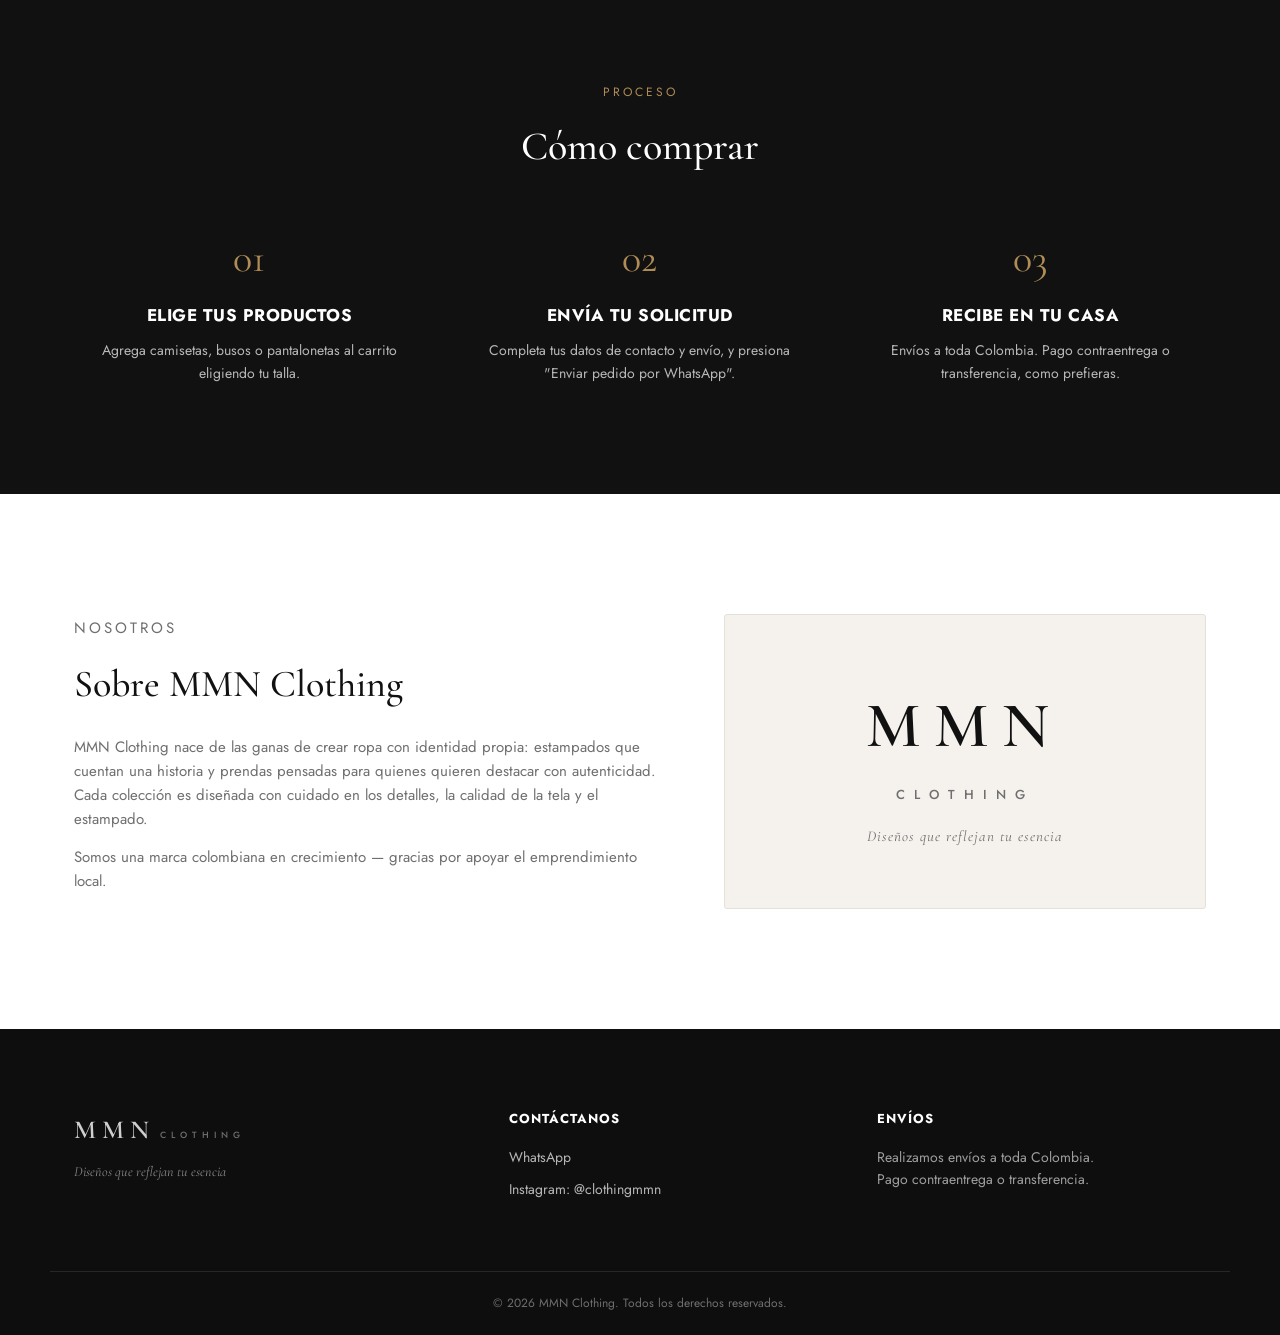
==== commit 4c09c226: "Update index.html" ====
--- a/index.html
+++ b/index.html
@@ -5,6 +5,11 @@
 <meta name="viewport" content="width=device-width, initial-scale=1.0">
 <title>MMN Clothing — Diseños que reflejan tu esencia</title>
 <meta name="description" content="MMN Clothing: camisetas, busos y pantalonetas estampadas con diseños únicos. Arma tu pedido y compra por WhatsApp.">
+<meta property="og:type" content="website">
+<meta property="og:title" content="MMN Clothing — Diseños que reflejan tu esencia">
+<meta property="og:description" content="Camisetas, busos y pantalonetas estampadas. Arma tu pedido y compra por WhatsApp.">
+<meta property="og:url" content="https://mmnclothing.vercel.app/">
+<meta name="theme-color" content="#111111">
 <link rel="preconnect" href="https://fonts.googleapis.com">
 <link rel="preconnect" href="https://fonts.gstatic.com" crossorigin>
 <link href="https://fonts.googleapis.com/css2?family=Cormorant+Garamond:wght@400;500;600&family=Jost:wght@300;400;500;600&display=swap" rel="stylesheet">
@@ -14,6 +19,7 @@
 
 <!-- HEADER -->
 <header class="header" id="header">
+  <div class="announce"><span>Envíos a toda Colombia · Pago contraentrega o transferencia · Pedidos por WhatsApp</span></div>
   <div class="container header__inner">
     <a href="index.html" class="logo">
       <span class="logo__main">MMN</span>
@@ -58,6 +64,25 @@
       <a href="catalogo.html" class="btn btn--primary">Ver catálogo completo</a>
       <a href="https://www.instagram.com/clothingmmn" target="_blank" rel="noopener" class="btn btn--ghost">Síguenos en Instagram</a>
     </div>
+  </div>
+</section>
+
+<!-- FRANJA DE CONFIANZA -->
+<section class="trust">
+  <div class="container trust__grid">
+    <div><strong>Envíos a toda Colombia</strong><span>Llegamos a tu puerta</span></div>
+    <div><strong>Pago flexible</strong><span>Contraentrega o transferencia</span></div>
+    <div><strong>Estampados propios</strong><span>Diseños únicos de la marca</span></div>
+    <div><strong>Atención por WhatsApp</strong><span>Te asesoramos con tu talla</span></div>
+  </div>
+</section>
+
+<!-- CATEGORÍAS -->
+<section class="tiles">
+  <div class="container tiles__grid">
+    <a href="catalogo.html?cat=camiseta" class="tile"><span class="tile__label">Camisetas<small>Ver colección &rarr;</small></span></a>
+    <a href="catalogo.html?cat=buso" class="tile"><span class="tile__label">Busos<small>Ver colección &rarr;</small></span></a>
+    <a href="catalogo.html?cat=pantaloneta" class="tile"><span class="tile__label">Pantalonetas<small>Ver colección &rarr;</small></span></a>
   </div>
 </section>
 
--- a/css/styles.css
+++ b/css/styles.css
@@ -553,3 +553,42 @@
   .hero__title { font-size: 34px; }
   .section-head h2 { font-size: 30px; }
 }
+
+
+/* ===== Mejoras de diseño ===== */
+.announce { background: var(--black); color: var(--white); height: 34px; display: flex; align-items: center; justify-content: center; padding: 0 12px; font-size: 11px; letter-spacing: 1.5px; text-transform: uppercase; text-align: center; overflow: hidden; white-space: nowrap; }
+.announce span { overflow: hidden; text-overflow: ellipsis; }
+
+.trust { background: var(--cream); border-bottom: 1px solid var(--line); }
+.trust__grid { display: grid; grid-template-columns: repeat(4, 1fr); gap: 16px; padding-top: 22px; padding-bottom: 22px; text-align: center; }
+.trust__grid strong { display: block; font-size: 12px; letter-spacing: 1.5px; text-transform: uppercase; font-weight: 500; }
+.trust__grid span { font-size: 13px; color: var(--gray); }
+
+.tiles { padding: 56px 0 8px; }
+.tiles__grid { display: grid; grid-template-columns: repeat(3, 1fr); gap: 16px; }
+.tile { position: relative; aspect-ratio: 4 / 5; display: flex; align-items: flex-end; color: var(--white); overflow: hidden; background: linear-gradient(160deg, #2a2a2a, #0d0d0d); transition: transform .4s ease; }
+.tile:nth-child(2) { background: linear-gradient(160deg, #3a3126, #0d0d0d); }
+.tile:nth-child(3) { background: linear-gradient(160deg, #1f2a33, #0d0d0d); }
+.tile::after { content: ''; position: absolute; inset: 0; background: linear-gradient(to top, rgba(0,0,0,.55), transparent 55%); }
+.tile:hover { transform: scale(1.015); }
+.tile__label { position: relative; z-index: 1; padding: 24px; font-family: var(--serif); font-size: 30px; line-height: 1.1; }
+.tile__label small { display: block; margin-top: 8px; font-family: var(--sans); font-size: 11px; letter-spacing: 1.5px; text-transform: uppercase; opacity: .85; }
+
+.size-pills { display: flex; gap: 6px; flex-wrap: wrap; flex: 1; border-radius: 2px; }
+.size-pill { min-width: 36px; height: 34px; padding: 0 8px; background: var(--white); border: 1px solid var(--line); font: 500 12px var(--sans); cursor: pointer; transition: all .2s ease; }
+.size-pill:hover { border-color: var(--black); }
+.size-pill.is-selected { background: var(--black); color: var(--white); border-color: var(--black); }
+.size-pills.is-missing { outline: 1px solid #c0392b; outline-offset: 4px; animation: shake .3s; }
+@keyframes shake { 25% { transform: translateX(-3px); } 75% { transform: translateX(3px); } }
+.product-card__row { flex-wrap: wrap; align-items: center; }
+
+.catalog__toolbar { display: flex; justify-content: space-between; align-items: center; margin: 4px 0 22px; font-size: 13px; color: var(--gray); }
+.catalog__toolbar select { margin-left: 8px; padding: 8px 10px; border: 1px solid var(--line); background: var(--white); font: 400 13px var(--sans); }
+
+@media (max-width: 900px) { .trust__grid { grid-template-columns: repeat(2, 1fr); } }
+@media (max-width: 720px) {
+  .nav { top: 95px; }
+  .tiles__grid { grid-template-columns: 1fr; }
+  .tile { aspect-ratio: 16 / 9; }
+  .announce { letter-spacing: .5px; font-size: 10px; }
+}
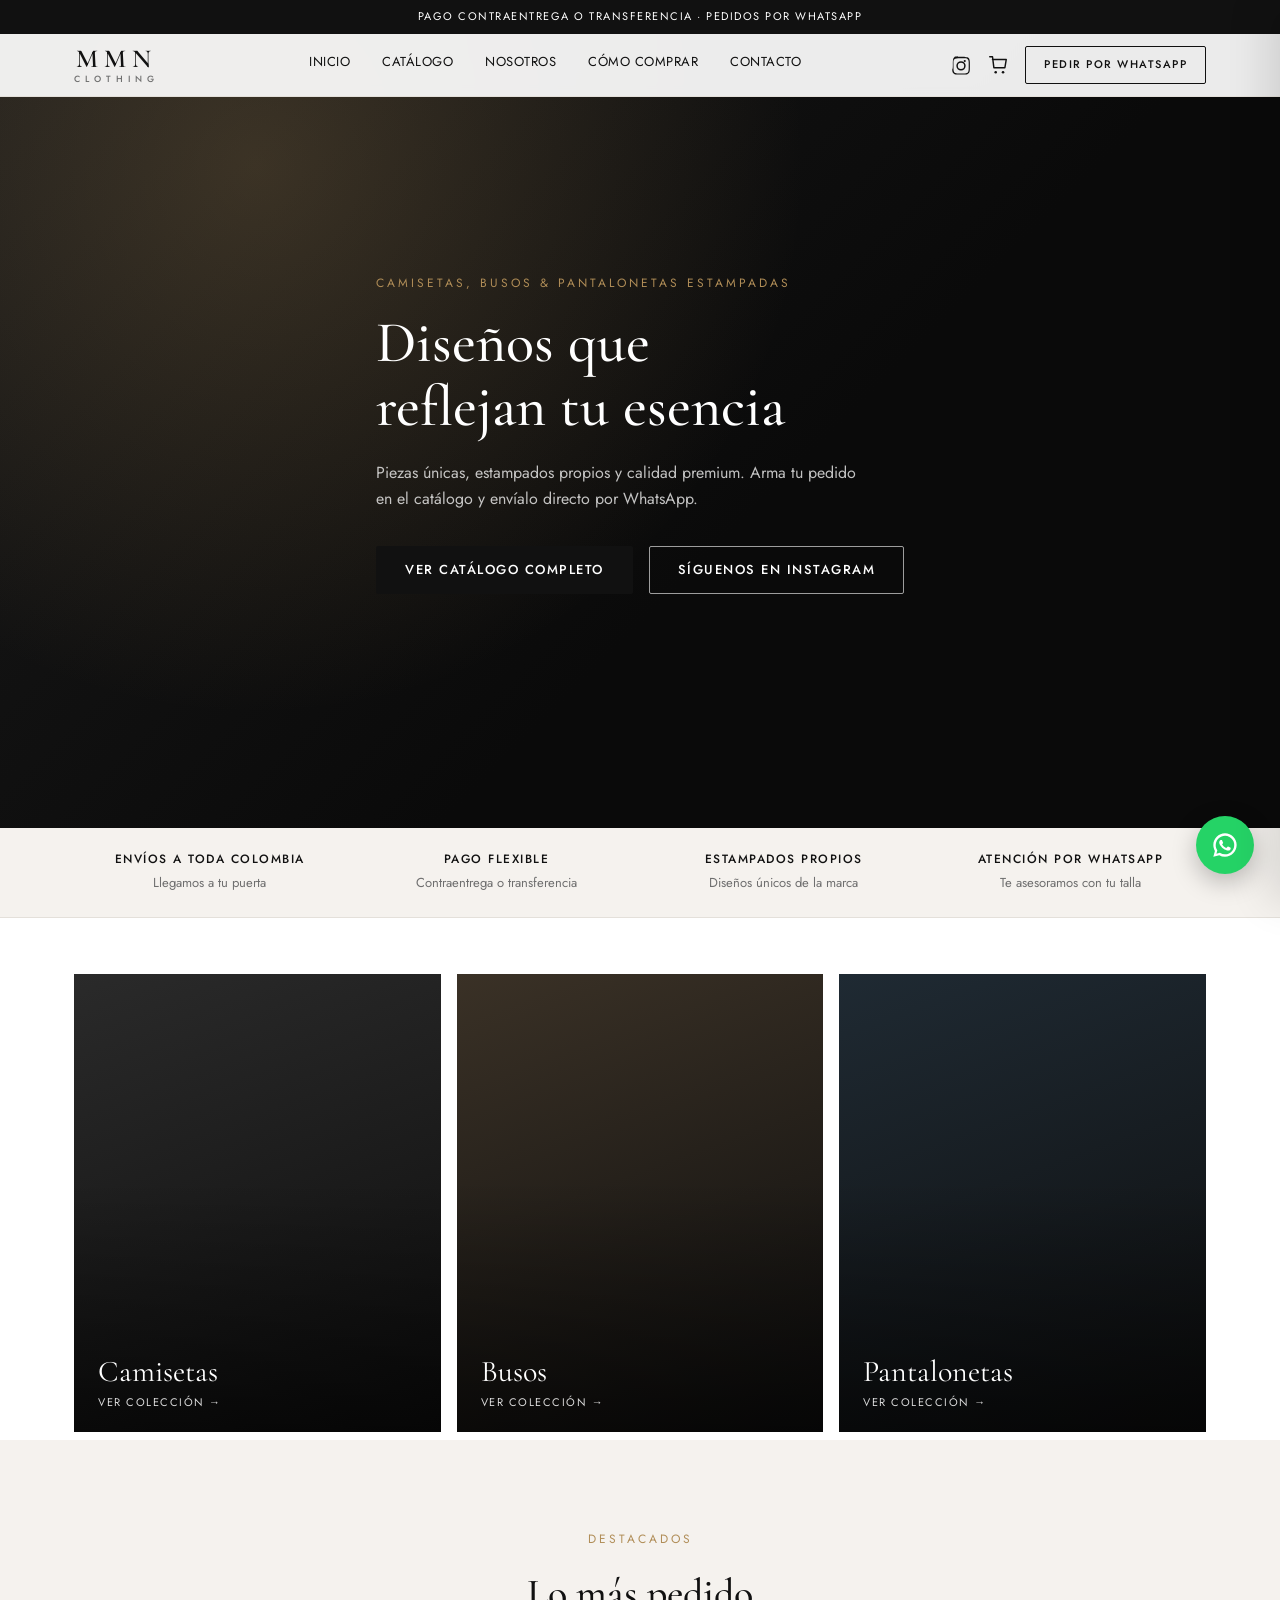
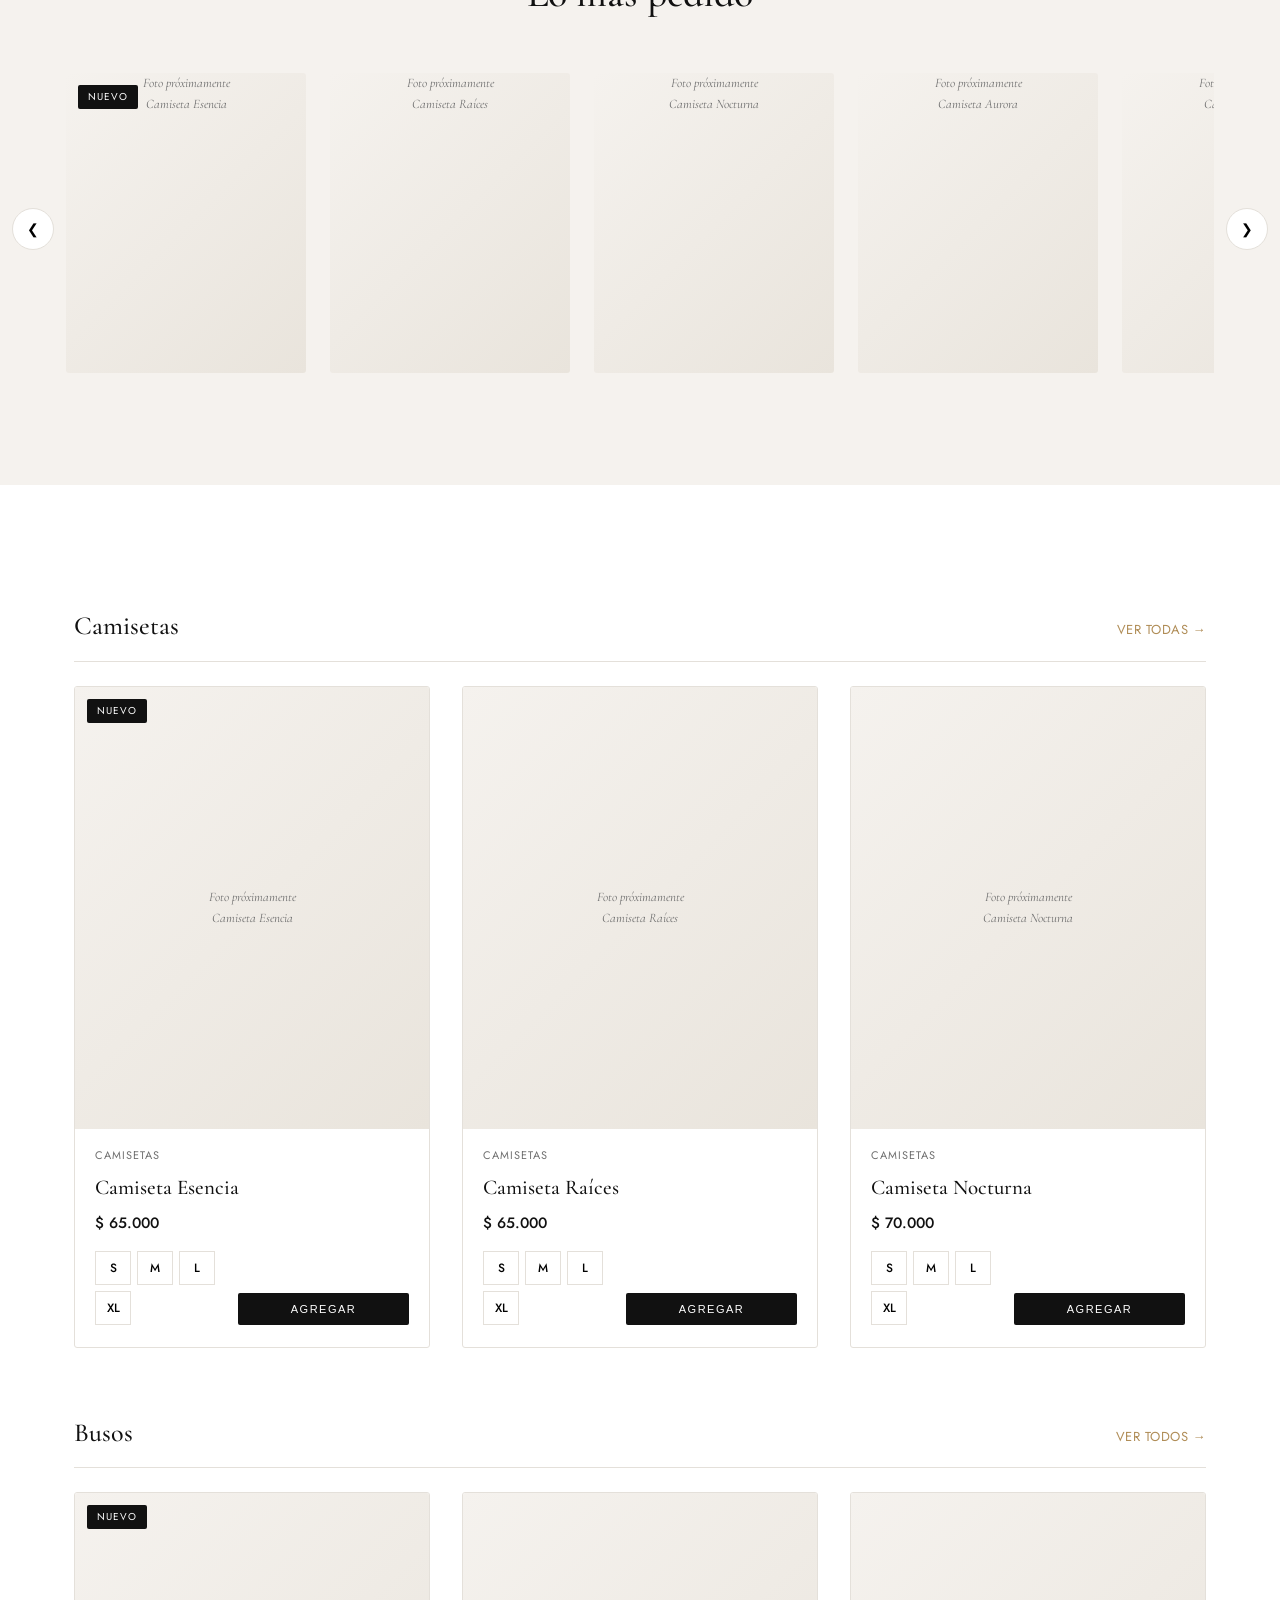
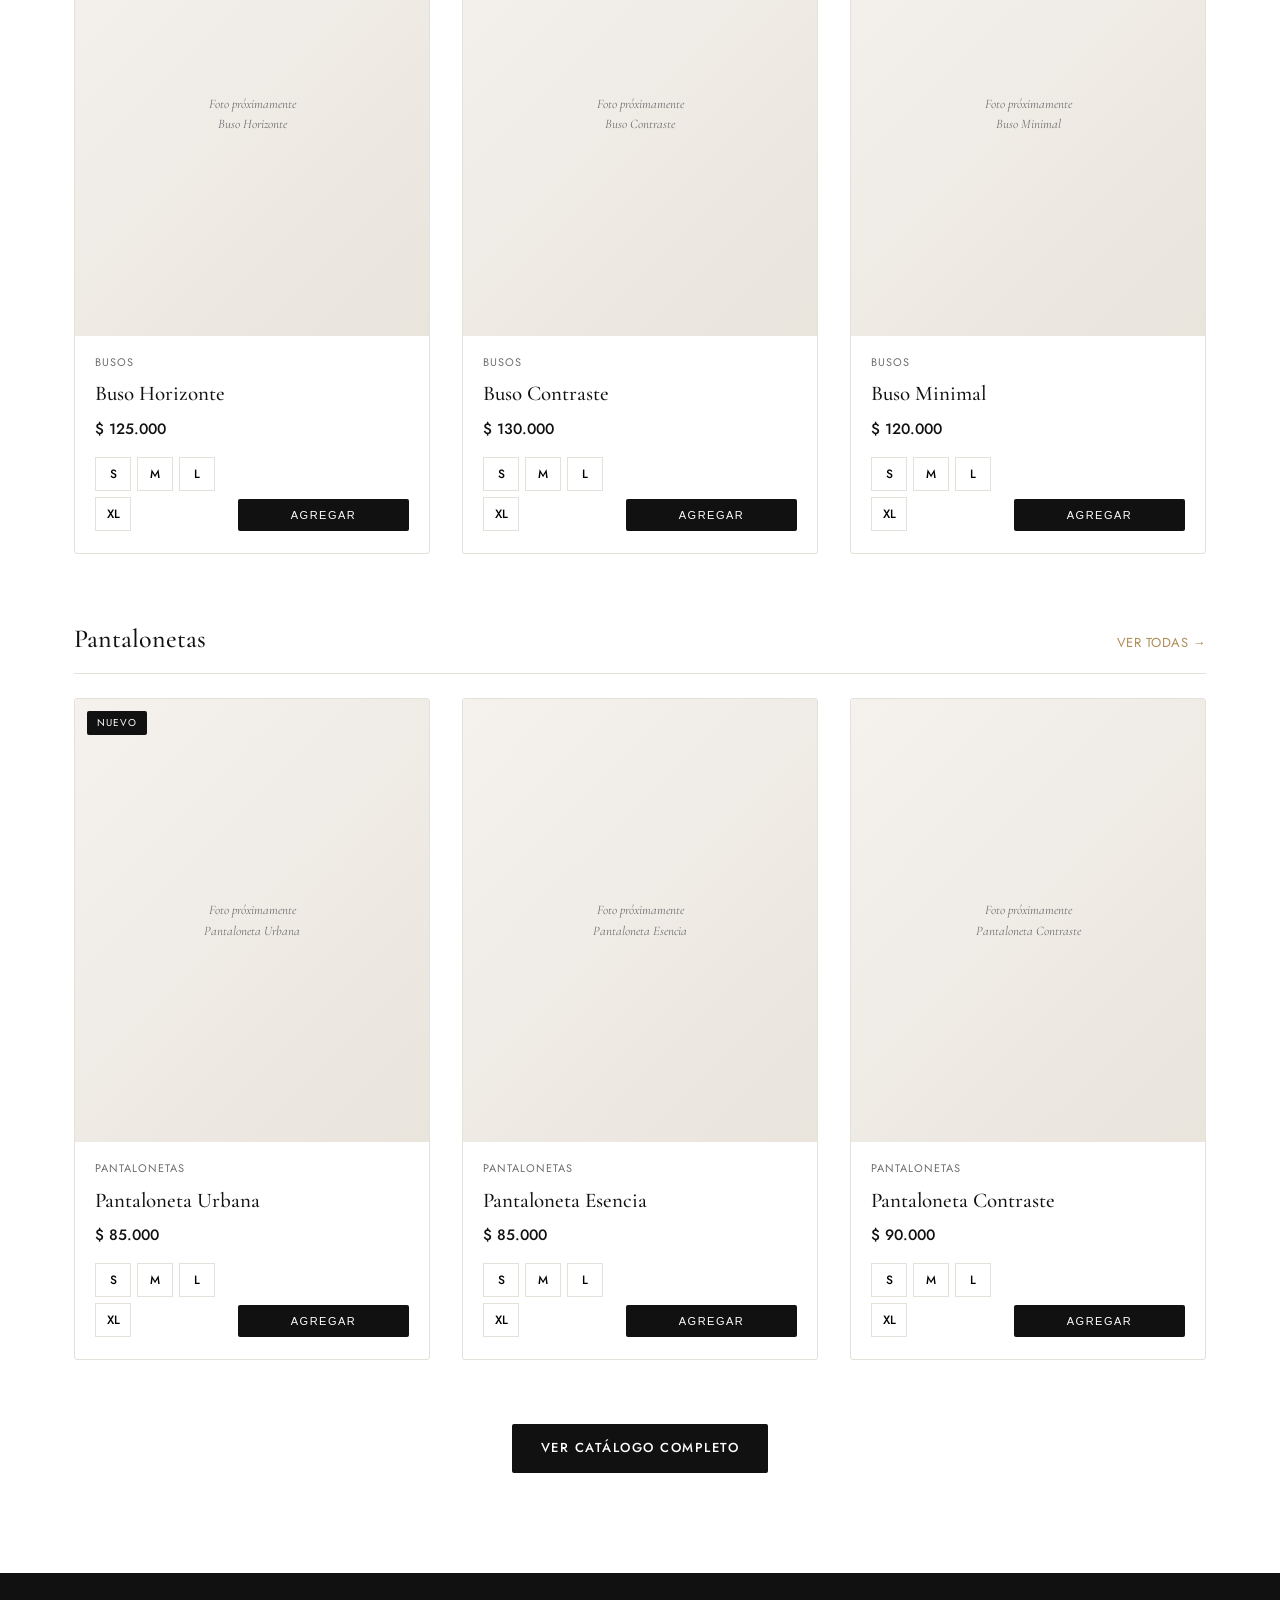
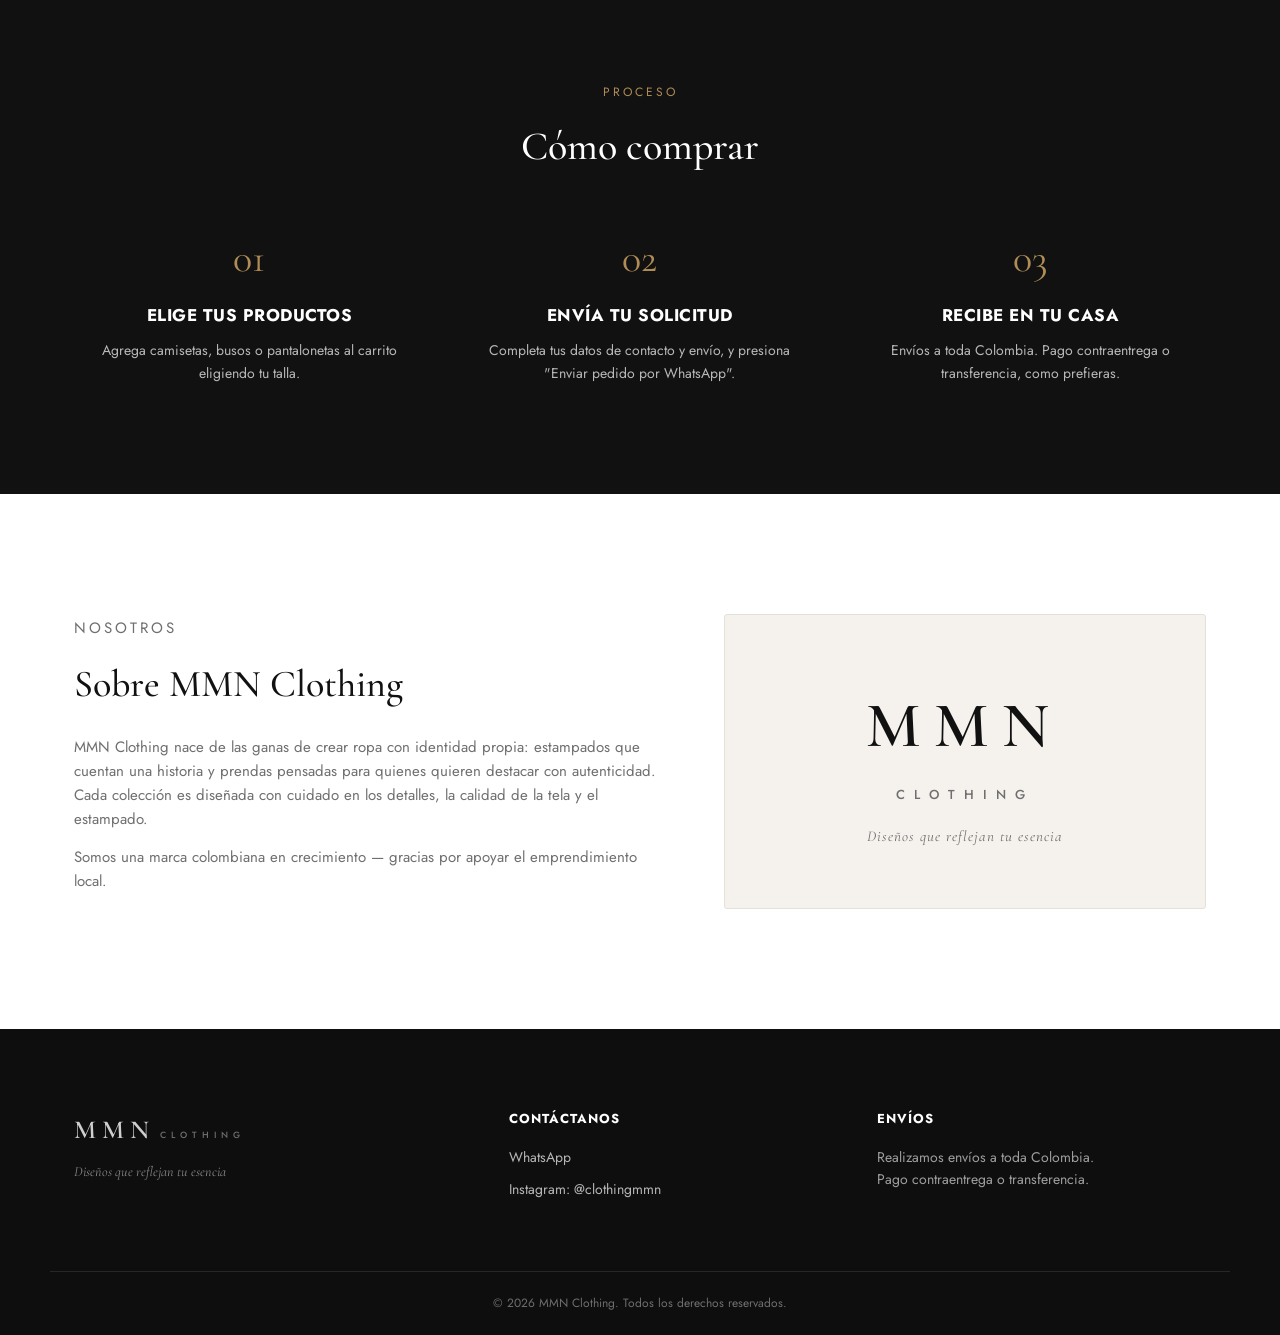
==== commit ab81318f: "Update index.html" ====
--- a/index.html
+++ b/index.html
@@ -19,7 +19,7 @@
 
 <!-- HEADER -->
 <header class="header" id="header">
-  <div class="announce"><span>Envíos a toda Colombia · Pago contraentrega o transferencia · Pedidos por WhatsApp</span></div>
+  <div class="announce"><span>Pago contraentrega o transferencia · Pedidos por WhatsApp</span></div>
   <div class="container header__inner">
     <a href="index.html" class="logo">
       <span class="logo__main">MMN</span>
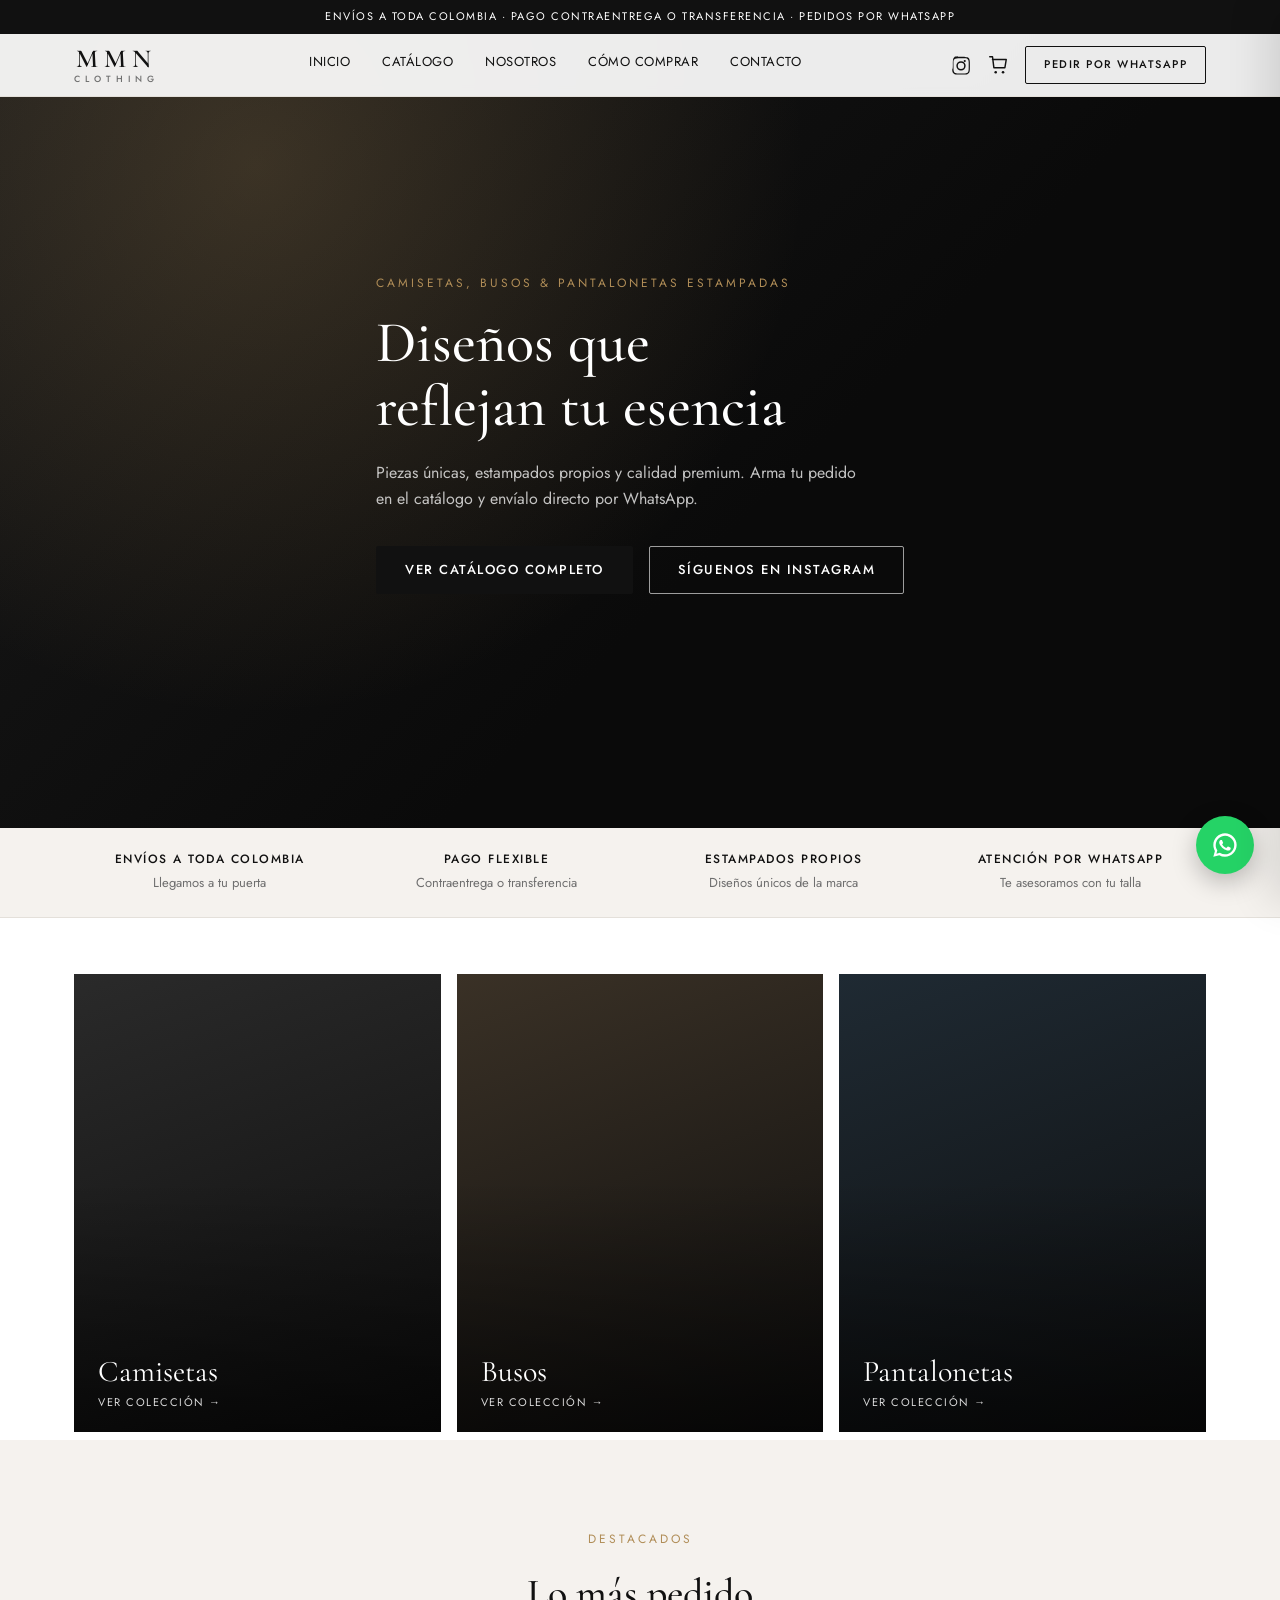
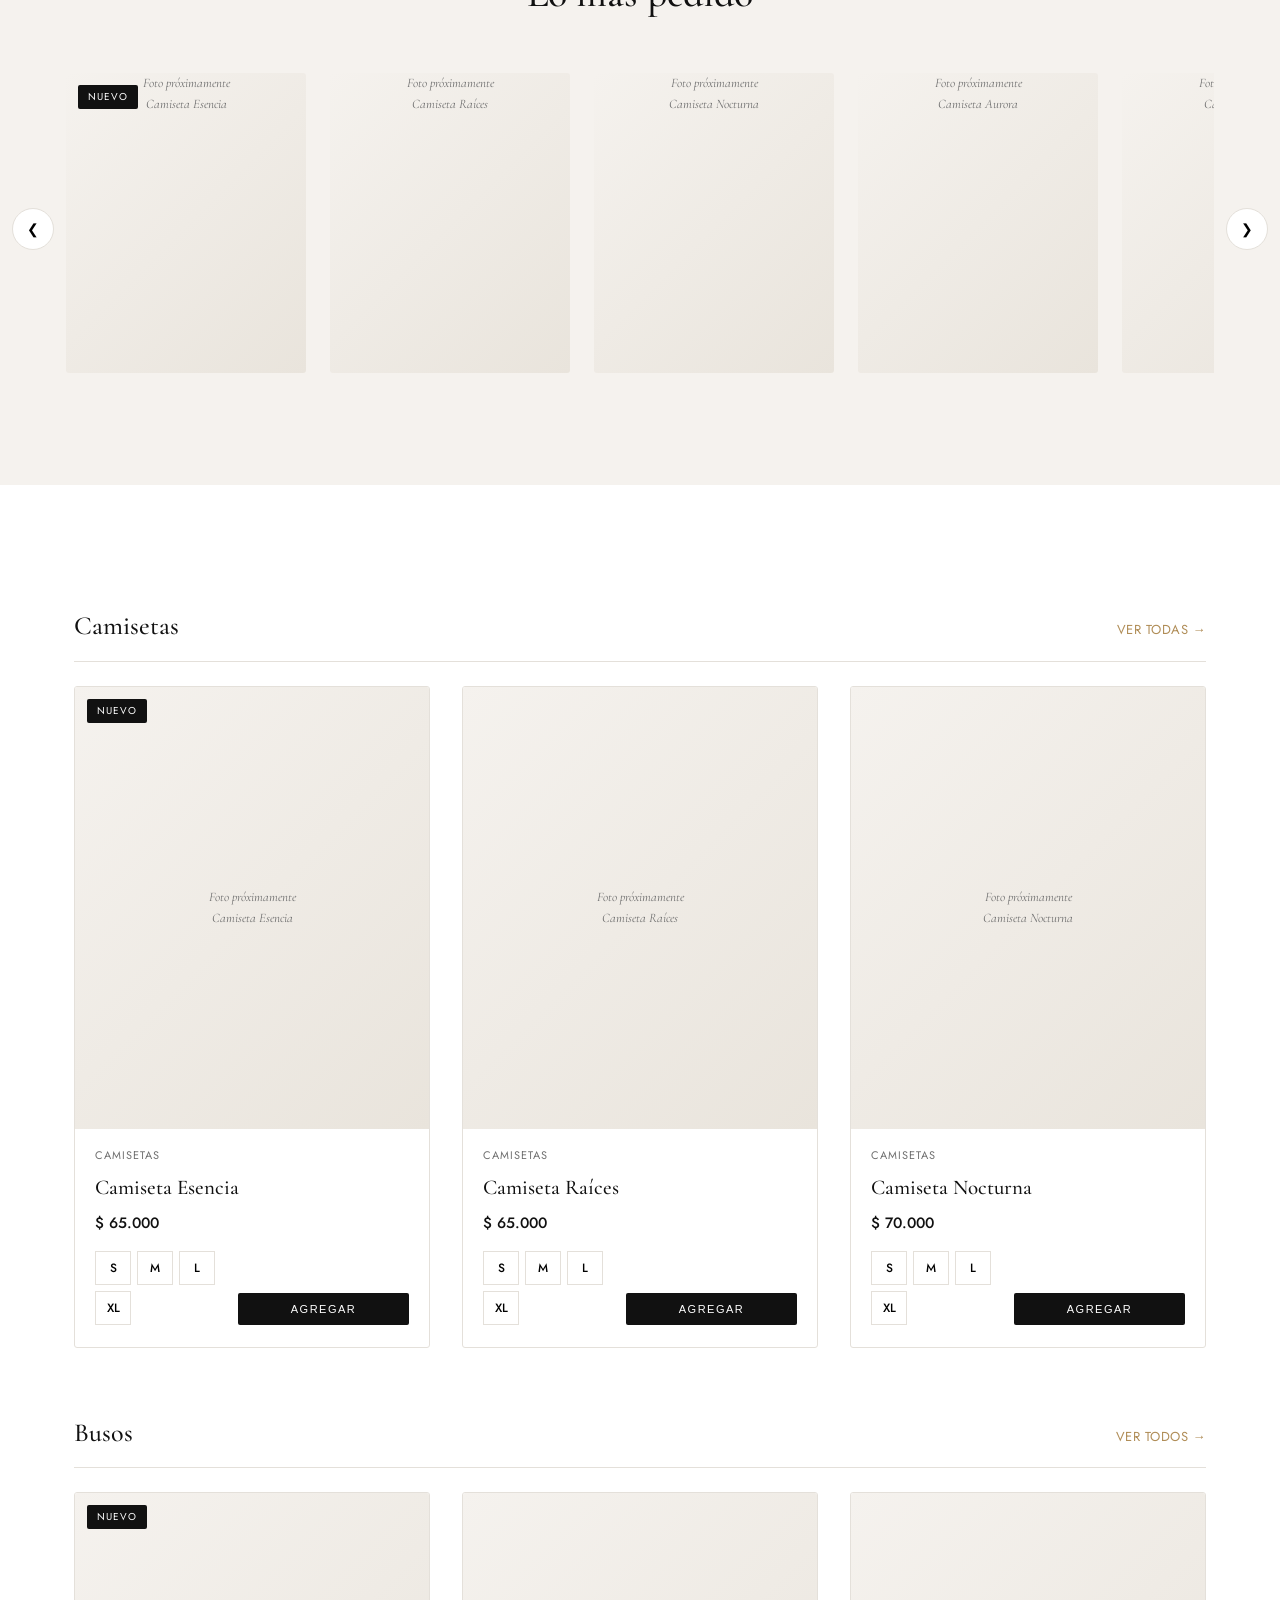
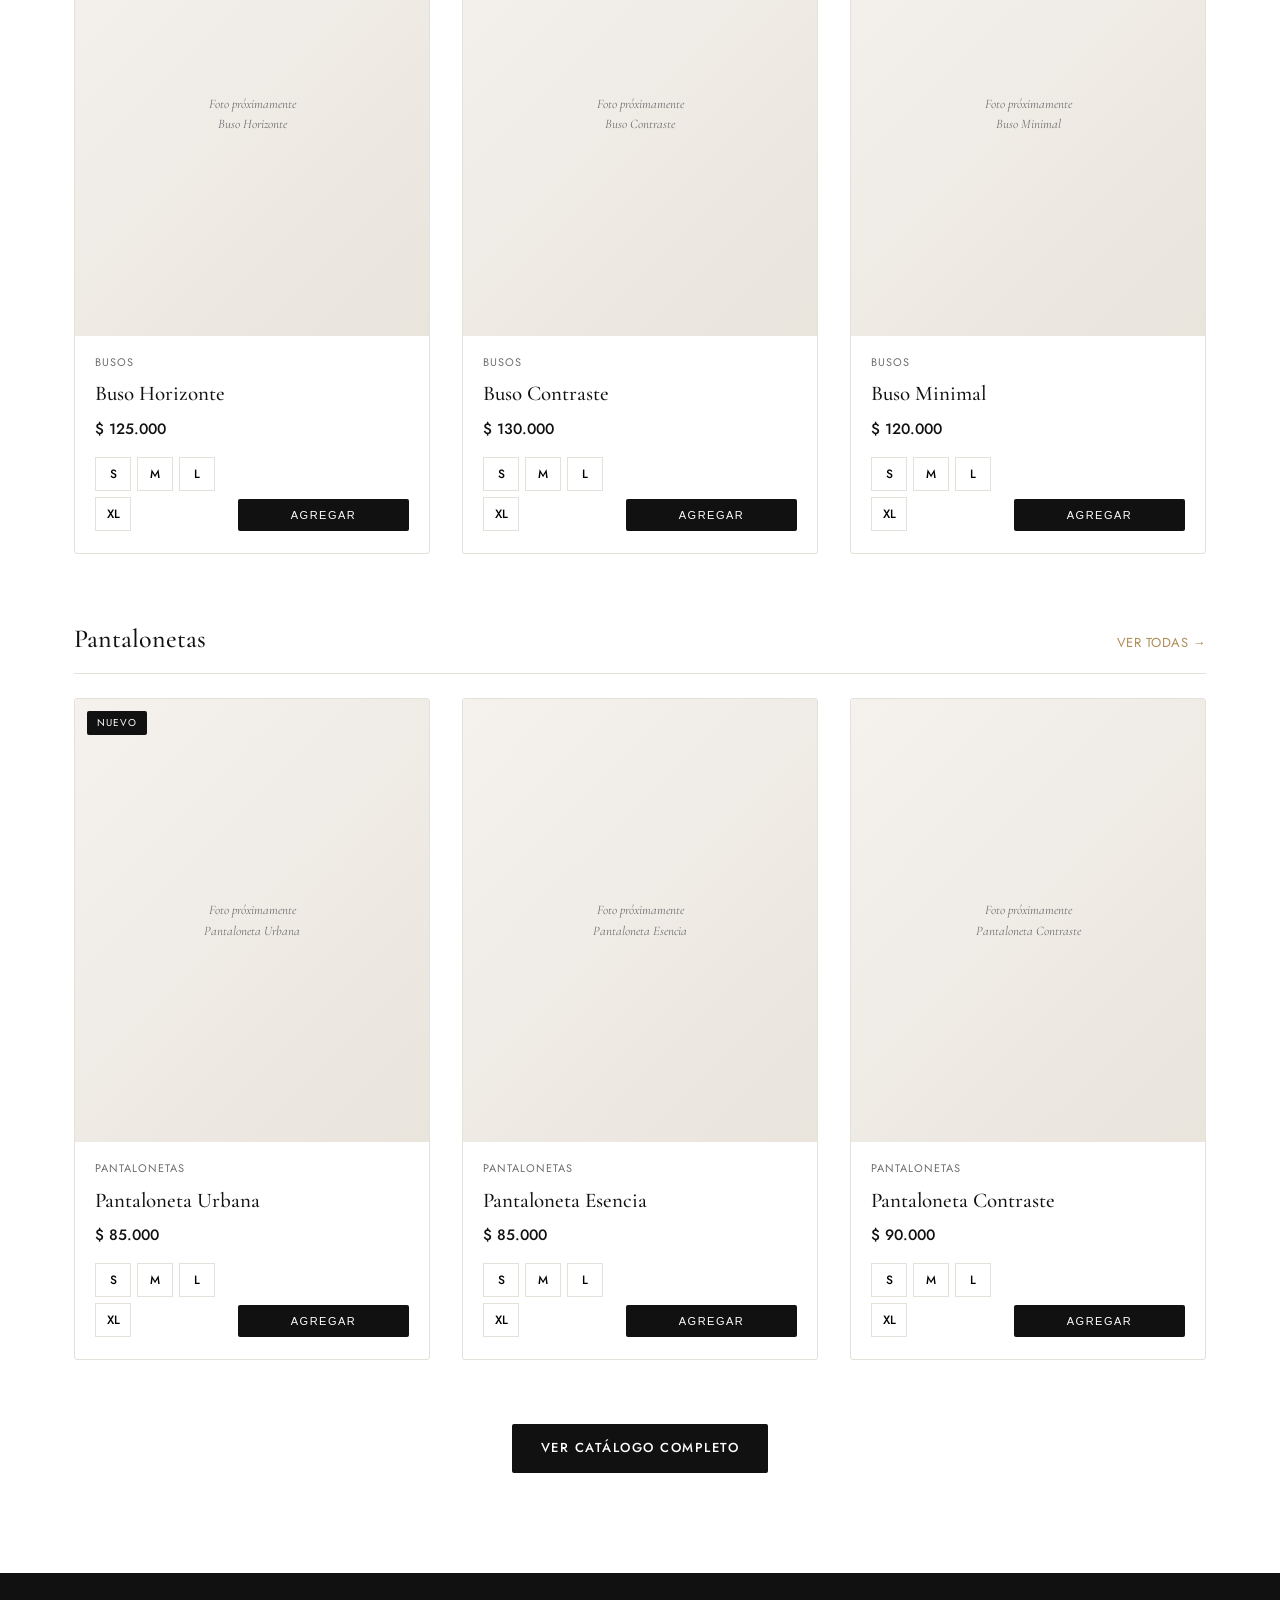
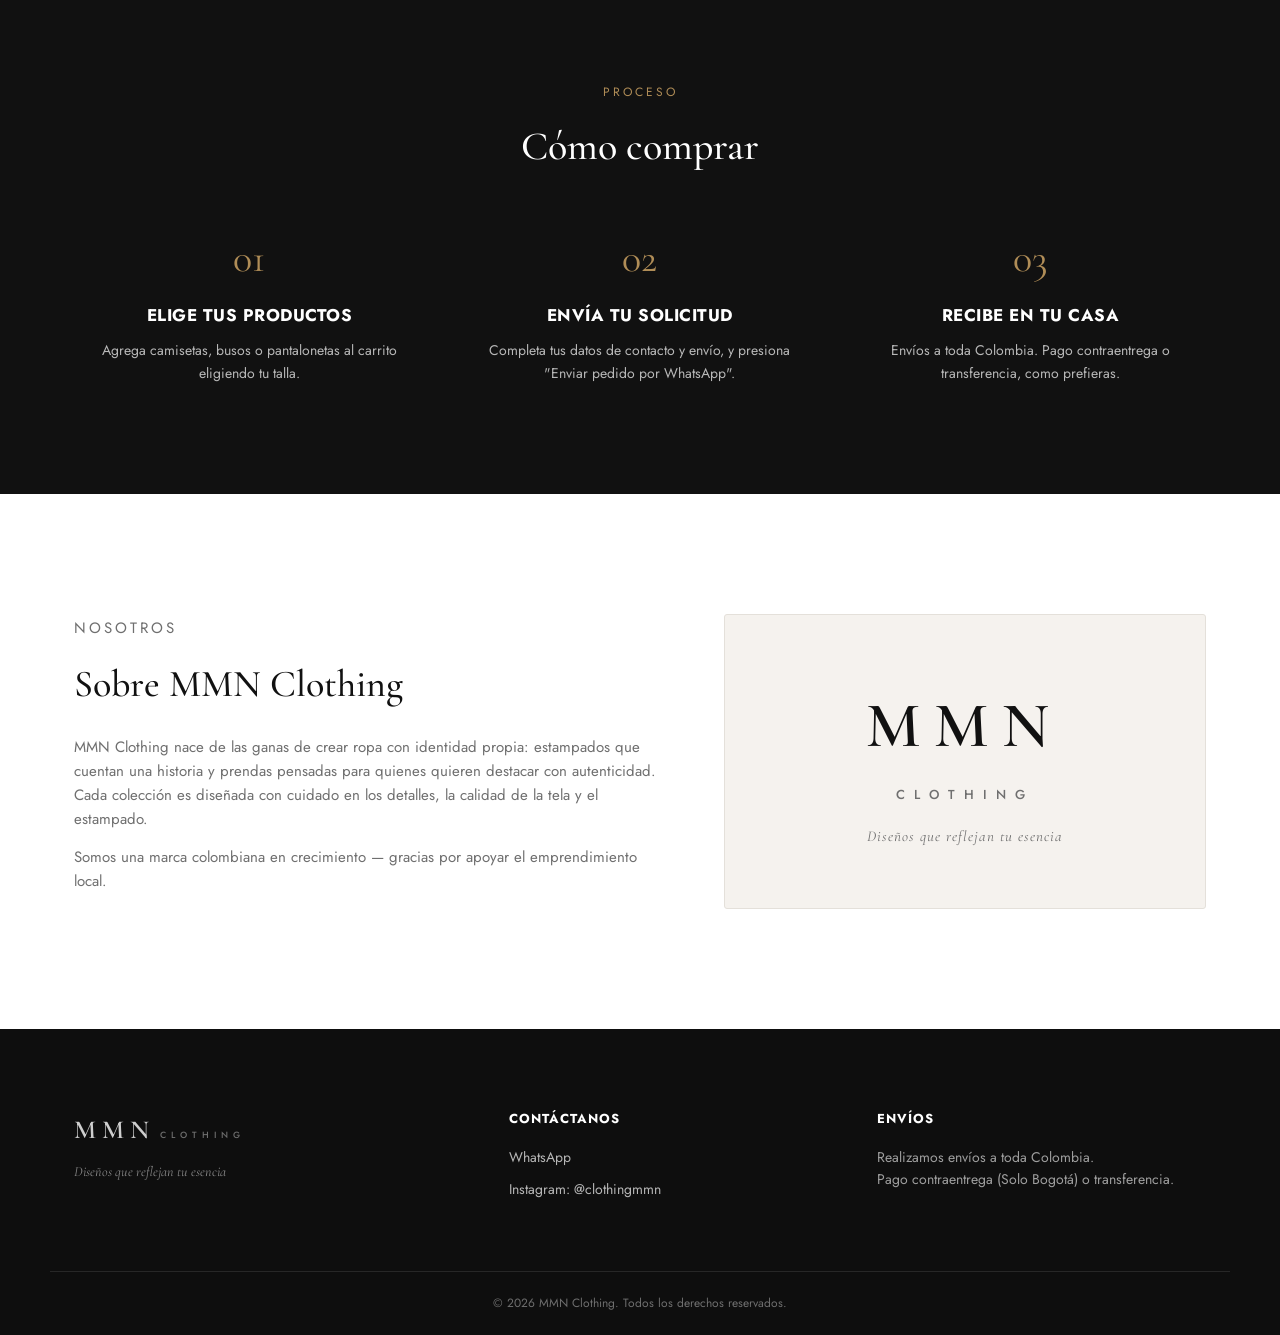
==== commit 008580c8: "Update index.html" ====
--- a/index.html
+++ b/index.html
@@ -19,16 +19,16 @@
 
 <!-- HEADER -->
 <header class="header" id="header">
-  <div class="announce"><span>Pago contraentrega o transferencia · Pedidos por WhatsApp</span></div>
+  <div class="announce"><span>Envíos a toda Colombia · Pago contraentrega o transferencia · Pedidos por WhatsApp</span></div>
   <div class="container header__inner">
-    <a href="index.html" class="logo">
+    <a href="/" class="logo">
       <span class="logo__main">MMN</span>
       <span class="logo__sub">CLOTHING</span>
     </a>
 
     <nav class="nav" id="nav">
-      <a href="index.html" class="nav__link">Inicio</a>
-      <a href="catalogo.html" class="nav__link">Catálogo</a>
+      <a href="/" class="nav__link">Inicio</a>
+      <a href="/catalogo" class="nav__link">Catálogo</a>
       <a href="#nosotros" class="nav__link">Nosotros</a>
       <a href="#como-comprar" class="nav__link">Cómo comprar</a>
       <a href="#contacto" class="nav__link">Contacto</a>
@@ -61,7 +61,7 @@
     <p class="hero__text">Piezas únicas, estampados propios y calidad premium.
       Arma tu pedido en el catálogo y envíalo directo por WhatsApp.</p>
     <div class="hero__actions">
-      <a href="catalogo.html" class="btn btn--primary">Ver catálogo completo</a>
+      <a href="/catalogo" class="btn btn--primary">Ver catálogo completo</a>
       <a href="https://www.instagram.com/clothingmmn" target="_blank" rel="noopener" class="btn btn--ghost">Síguenos en Instagram</a>
     </div>
   </div>
@@ -80,9 +80,9 @@
 <!-- CATEGORÍAS -->
 <section class="tiles">
   <div class="container tiles__grid">
-    <a href="catalogo.html?cat=camiseta" class="tile"><span class="tile__label">Camisetas<small>Ver colección &rarr;</small></span></a>
-    <a href="catalogo.html?cat=buso" class="tile"><span class="tile__label">Busos<small>Ver colección &rarr;</small></span></a>
-    <a href="catalogo.html?cat=pantaloneta" class="tile"><span class="tile__label">Pantalonetas<small>Ver colección &rarr;</small></span></a>
+    <a href="/catalogo?cat=camiseta" class="tile"><span class="tile__label">Camisetas<small>Ver colección &rarr;</small></span></a>
+    <a href="/catalogo?cat=buso" class="tile"><span class="tile__label">Busos<small>Ver colección &rarr;</small></span></a>
+    <a href="/catalogo?cat=pantaloneta" class="tile"><span class="tile__label">Pantalonetas<small>Ver colección &rarr;</small></span></a>
   </div>
 </section>
 
@@ -108,7 +108,7 @@
     <div class="category-preview">
       <div class="category-preview__head">
         <h3>Camisetas</h3>
-        <a href="catalogo.html?cat=camiseta" class="link-arrow">Ver todas &rarr;</a>
+        <a href="/catalogo?cat=camiseta" class="link-arrow">Ver todas &rarr;</a>
       </div>
       <div class="catalog__grid" id="preview-camiseta"></div>
     </div>
@@ -116,7 +116,7 @@
     <div class="category-preview">
       <div class="category-preview__head">
         <h3>Busos</h3>
-        <a href="catalogo.html?cat=buso" class="link-arrow">Ver todos &rarr;</a>
+        <a href="/catalogo?cat=buso" class="link-arrow">Ver todos &rarr;</a>
       </div>
       <div class="catalog__grid" id="preview-buso"></div>
     </div>
@@ -124,13 +124,13 @@
     <div class="category-preview">
       <div class="category-preview__head">
         <h3>Pantalonetas</h3>
-        <a href="catalogo.html?cat=pantaloneta" class="link-arrow">Ver todas &rarr;</a>
+        <a href="/catalogo?cat=pantaloneta" class="link-arrow">Ver todas &rarr;</a>
       </div>
       <div class="catalog__grid" id="preview-pantaloneta"></div>
     </div>
 
     <div class="category-preview__cta">
-      <a href="catalogo.html" class="btn btn--primary">Ver catálogo completo</a>
+      <a href="/catalogo" class="btn btn--primary">Ver catálogo completo</a>
     </div>
   </div>
 </section>
@@ -199,7 +199,7 @@
 
     <div class="footer__note">
       <h4>Envíos</h4>
-      <p>Realizamos envíos a toda Colombia.<br>Pago contraentrega o transferencia.</p>
+      <p>Realizamos envíos a toda Colombia.<br>Pago contraentrega (Solo Bogotá) o transferencia.</p>
     </div>
   </div>
   <div class="footer__bottom">
